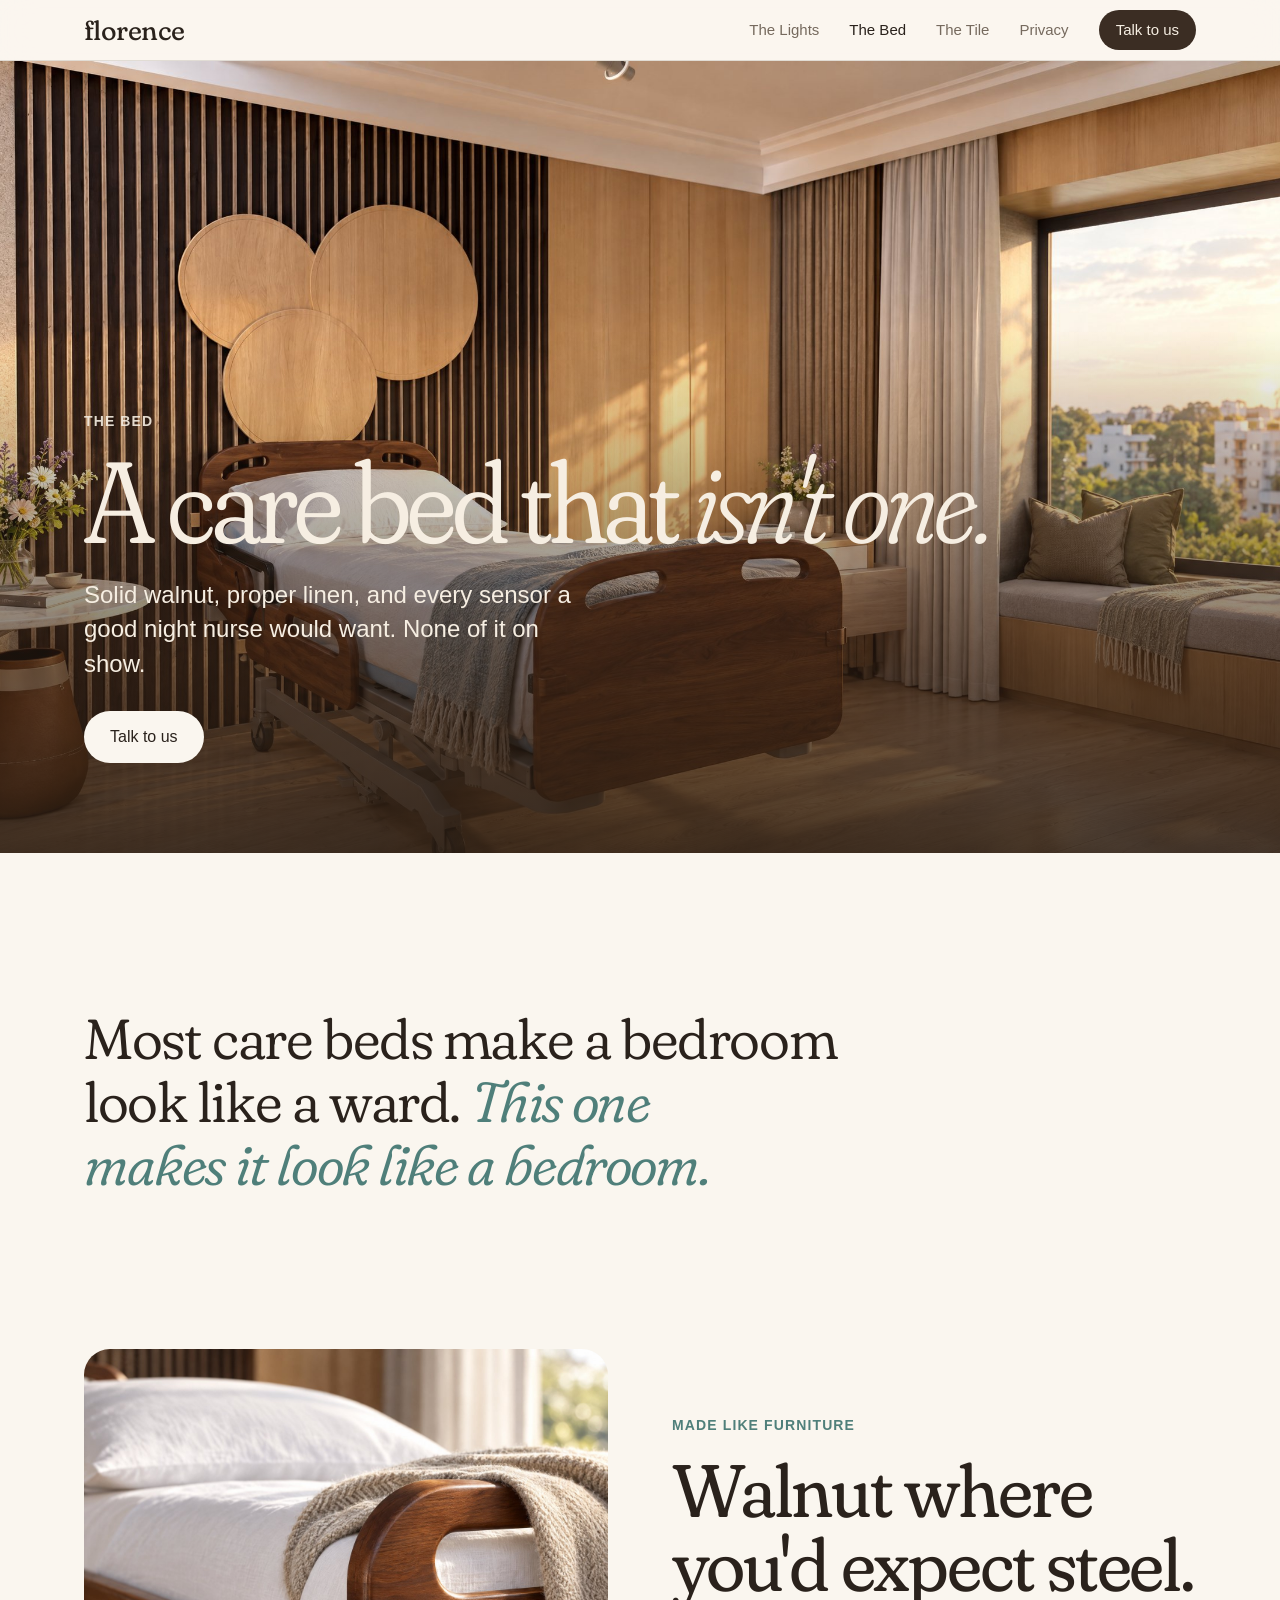
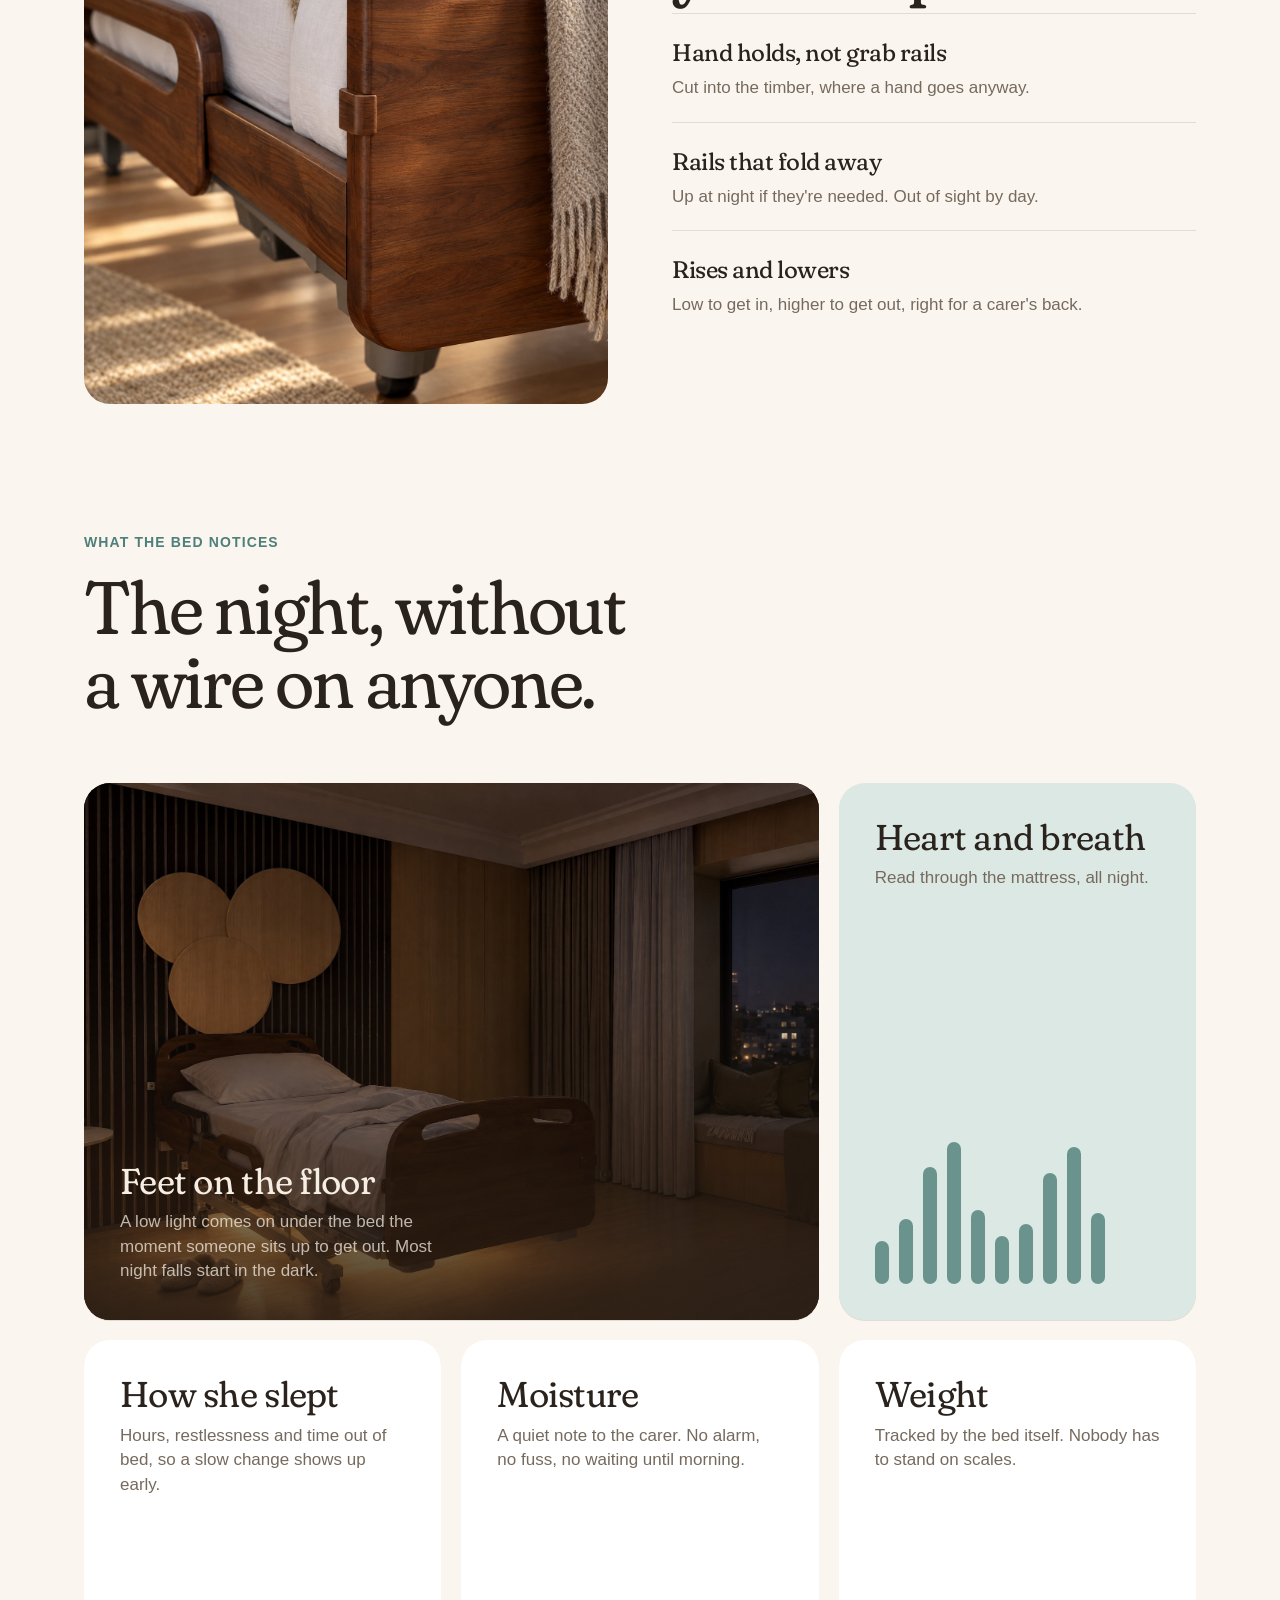
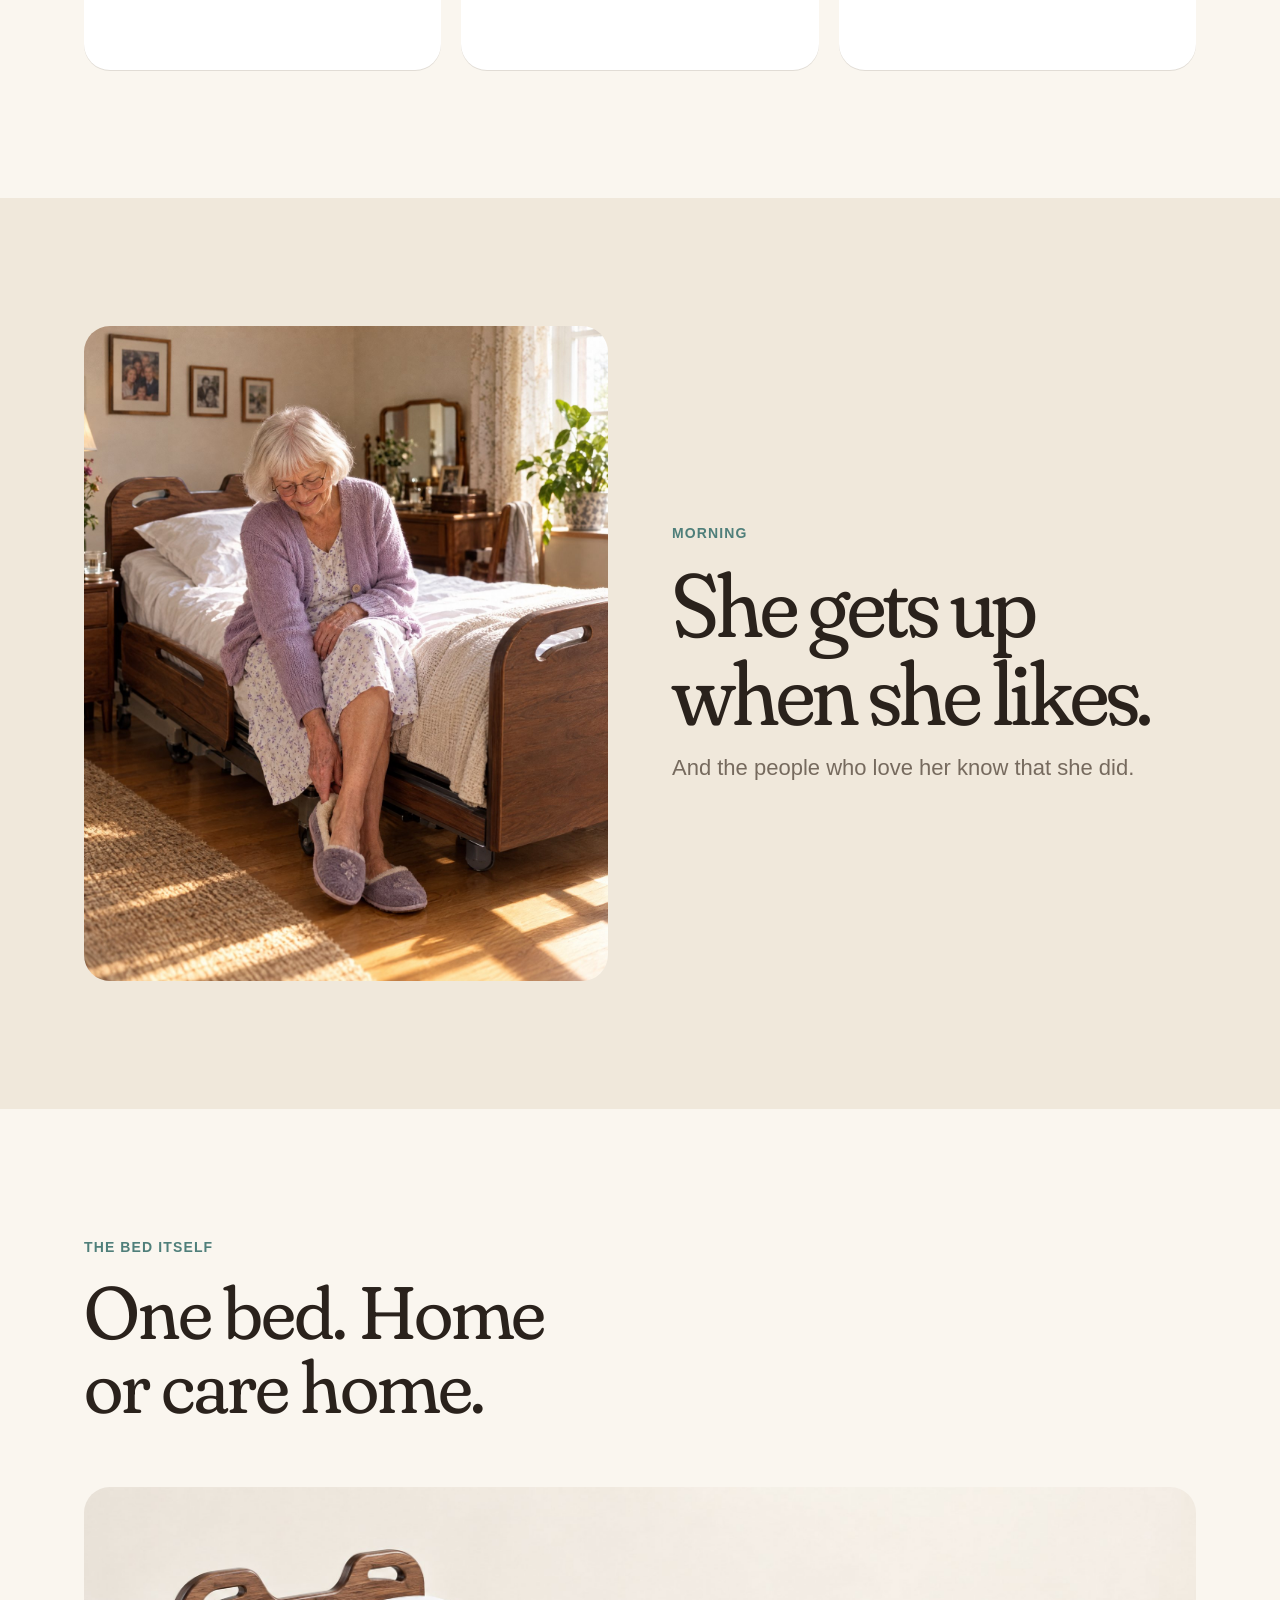
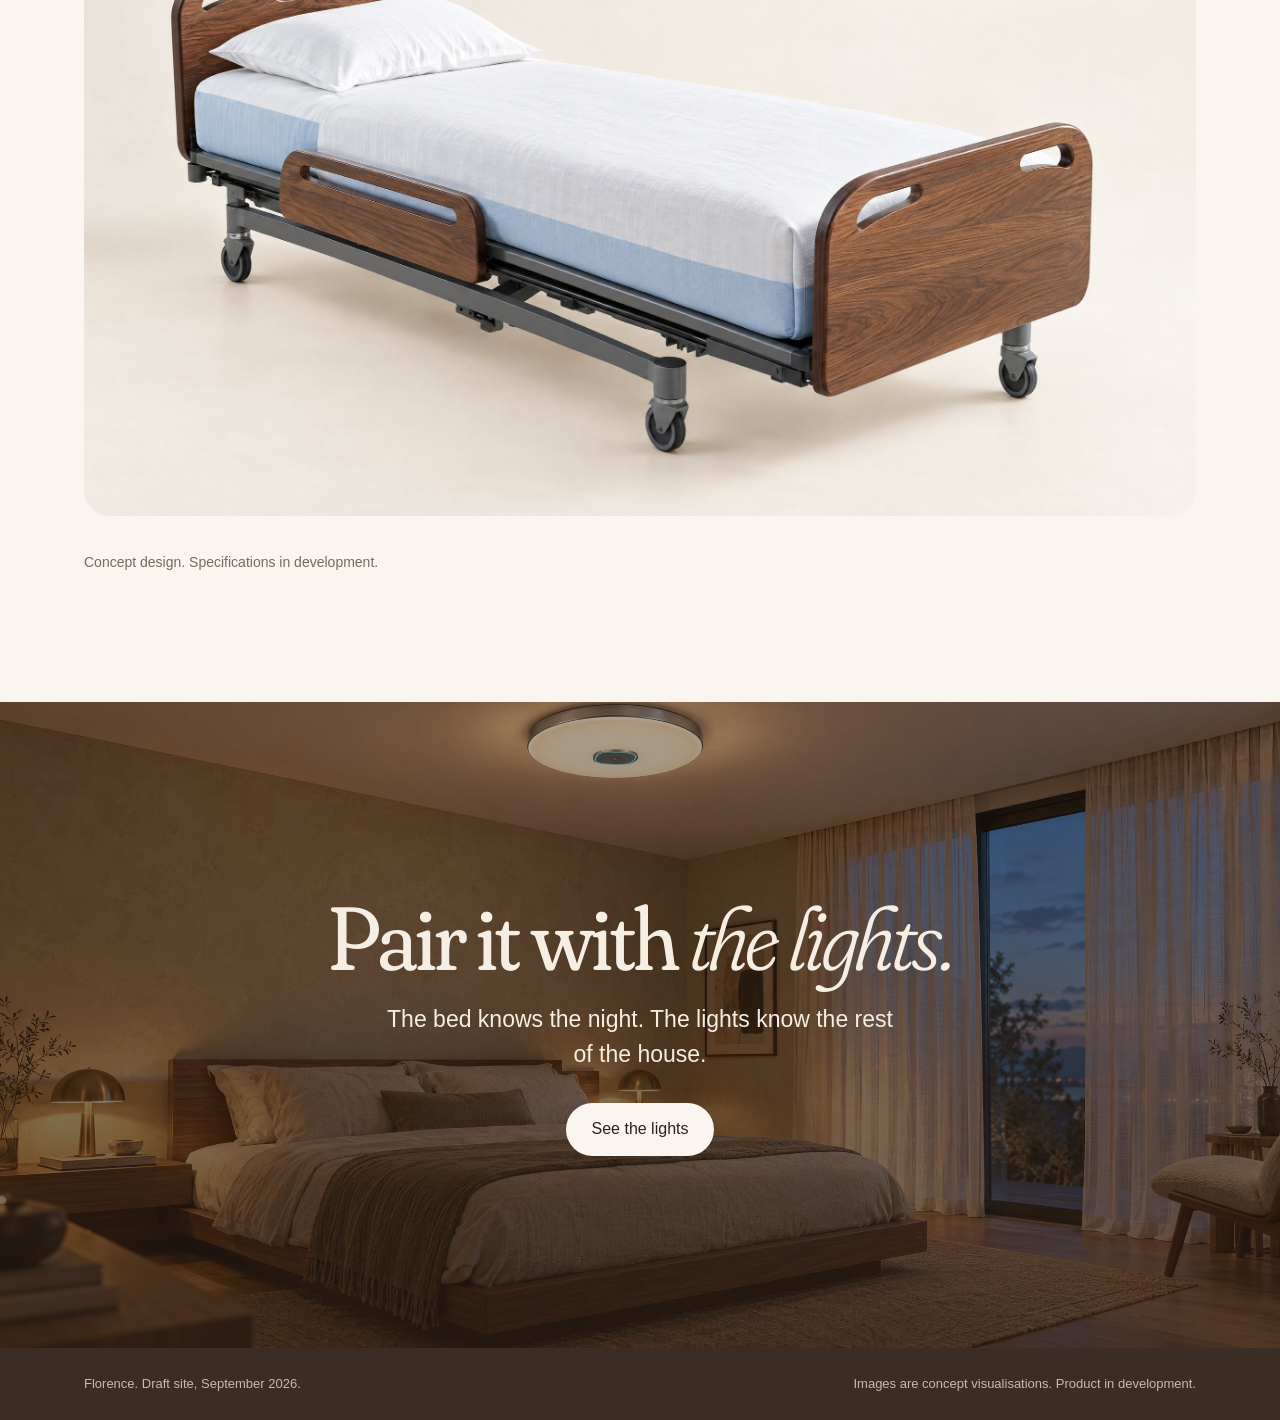
==== bed.html @ bda918b6 "Warm it up: ageing in place, not a gadget. Range mapped to Lights, Bed, Tile Jesse's read was right:" ====
<!doctype html>
<html lang="en">
<head>
<meta charset="utf-8">
<meta name="viewport" content="width=device-width,initial-scale=1,viewport-fit=cover">
<meta name="robots" content="noindex,nofollow">
<title>The Bed · Florence</title>
<meta name="description" content="The Florence bed looks like furniture and notices like a nurse: sleep, heart rate, moisture and nights out of bed, with nothing to wear.">
<link rel="preconnect" href="https://fonts.googleapis.com">
<link rel="preconnect" href="https://fonts.gstatic.com" crossorigin>
<link rel="stylesheet" href="https://fonts.googleapis.com/css2?family=Fraunces:opsz,wght,SOFT@9..144,300..600,100&display=swap">
<link rel="stylesheet" href="site.css">
<script>document.documentElement.classList.add('js')</script>
</head>
<body>
<header class="nav">
  <div class="wrap">
    <a class="word" href="./">florence</a>
    <nav aria-label="Main">
      <a href="lights.html">The Lights</a>
      <a href="bed.html" aria-current="page">The Bed</a>
      <a href="./#tile">The Tile</a>
      <a href="./#privacy">Privacy</a>
      <a class="pill" href="./#talk">Talk to us</a>
    </nav>
  </div>
</header>
<main>

<section class="hero prodhero">
  <img src="img/bed-hero.jpg" alt="The Florence bed with walnut head and foot boards, white linen and a wool throw, in a timber-lined bedroom with round timber wall discs and a window seat in late afternoon sun" width="2400" height="1350" fetchpriority="high">
  <div class="wrap">
    <span class="crumb">The Bed</span>
    <h1>A care bed that <em>isn't one.</em></h1>
    <p class="lede">Solid walnut, proper linen, and every sensor a good night nurse would want. None of it on show.</p>
    <div class="cta"><a class="btn cream" href="./#talk">Talk to us</a></div>
  </div>
</section>

<section class="story">
  <div class="wrap rise"><p>Most care beds make a bedroom look like a ward. <em>This one makes it look like a bedroom.</em></p></div>
</section>

<section class="sec" style="padding-top:0">
  <div class="wrap two">
    <div class="pic port rise"><img src="img/bed-detail.jpg" alt="Close-up of the walnut foot board with its rounded corner and cut-out hand hold, white linen and a wool throw" loading="lazy" width="1400" height="1750"></div>
    <div class="rise">
      <div class="head" style="margin-bottom:12px"><span class="eyebrow">Made like furniture</span><h2>Walnut where you'd expect steel.</h2></div>
      <div class="list">
        <div><b>Hand holds, not grab rails</b><span>Cut into the timber, where a hand goes anyway.</span></div>
        <div><b>Rails that fold away</b><span>Up at night if they're needed. Out of sight by day.</span></div>
        <div><b>Rises and lowers</b><span>Low to get in, higher to get out, right for a carer's back.</span></div>
      </div>
    </div>
  </div>
</section>

<section class="sec" style="padding-top:0">
  <div class="wrap">
    <div class="head rise"><span class="eyebrow">What the bed notices</span><h2>The night, without a wire on anyone.</h2></div>
    <div class="bento">
      <article class="card photo c4 tallc rise">
        <img src="img/bed-night.jpg" alt="The bedroom at 2am: covers turned back and a soft warm glow under the bed lighting the floor and a pair of slippers" loading="lazy" width="2400" height="1350">
        <div class="txt"><h3>Feet on the floor</h3><p>A low light comes on under the bed the moment someone sits up to get out. Most night falls start in the dark.</p></div>
      </article>
      <article class="card tint c2 rise"><div class="txt"><h3>Heart and breath</h3><p>Read through the mattress, all night.</p>
        <div class="pulse foot" aria-hidden="true"><i style="--h:30%"></i><i style="--h:46%"></i><i style="--h:82%"></i><i style="--h:100%"></i><i style="--h:52%"></i><i style="--h:34%"></i><i style="--h:42%"></i><i style="--h:78%"></i><i style="--h:96%"></i><i style="--h:50%"></i></div></div></article>
      <article class="card c2 rise"><div class="txt"><h3>How she slept</h3><p>Hours, restlessness and time out of bed, so a slow change shows up early.</p></div></article>
      <article class="card c2 rise"><div class="txt"><h3>Moisture</h3><p>A quiet note to the carer. No alarm, no fuss, no waiting until morning.</p></div></article>
      <article class="card c2 rise"><div class="txt"><h3>Weight</h3><p>Tracked by the bed itself. Nobody has to stand on scales.</p></div></article>
    </div>
  </div>
</section>

<section class="sec priv">
  <div class="wrap two flip">
    <div class="rise"><div class="head" style="margin-bottom:0"><span class="eyebrow">Morning</span><h2>She gets up when she likes.</h2><p>And the people who love her know that she did.</p></div></div>
    <div class="pic port rise"><img src="img/bed-morning.jpg" alt="A woman in her eighties in a lilac cardigan sits on the edge of her walnut bed in the morning sun, putting on her slippers and smiling" loading="lazy" width="1400" height="1750"></div>
  </div>
</section>

<section class="sec">
  <div class="wrap">
    <div class="head rise"><span class="eyebrow">The bed itself</span><h2>One bed. Home or care home.</h2></div>
    <div class="full rise"><img src="img/bed-studio.jpg" alt="The Florence bed on a cream studio background: walnut head and foot boards with cut-out hand holds, a fold-down side rail, white linen and a slim adjustable base on castors" loading="lazy" width="2400" height="1350"></div>
    <p class="fine">Concept design. Specifications in development.</p>
  </div>
</section>

<section class="close" id="talk">
  <img src="img/ceilinglight.jpg" alt="A calm bedroom at dusk under a warm round ceiling light" loading="lazy">
  <div class="wrap rise"><h2>Pair it with <em>the lights.</em></h2><p>The bed knows the night. The lights know the rest of the house.</p><div class="cta"><a class="btn cream" href="lights.html">See the lights</a></div></div>
</section>

</main>
<footer>
  <div class="wrap"><span>Florence. Draft site, September 2026.</span><span>Images are concept visualisations. Product in development.</span></div>
</footer>
<script src="site.js"></script>
</body>
</html>
---- site.css ----
:root{
  --cream:#FAF6EF;--linen:#F0E8DB;--oat:#E4D8C6;--ink:#2A221C;--ink-2:#766A5E;
  --walnut:#3B2D23;--walnut-2:#4A3A2E;--on-dark:#F6EEE2;--on-dark-2:rgba(246,238,226,.74);
  --sage:#4F7F7A;--sage-soft:#DCE8E4;--rose:#C9776B;
  --hair:rgba(42,34,28,.12);
  --serif:"Fraunces",Georgia,"Times New Roman",serif;
  --sans:-apple-system,BlinkMacSystemFont,"SF Pro Text","Helvetica Neue",Helvetica,Arial,sans-serif;
  --gutter:clamp(20px,5vw,72px);--max:1240px;
  color-scheme:light;
}
*{box-sizing:border-box}
html{scroll-behavior:smooth;-webkit-text-size-adjust:100%}
body{margin:0;background:var(--cream);color:var(--ink);font-family:var(--sans);font-size:19px;line-height:1.55;-webkit-font-smoothing:antialiased}
img{display:block;max-width:100%;height:auto}
a{color:inherit}
p{margin:0}
.wrap{max-width:var(--max);margin-inline:auto;padding-inline:var(--gutter)}
h1,h2,h3{margin:0;font-family:var(--serif);font-weight:380;font-variation-settings:"SOFT" 100;letter-spacing:-.02em;text-wrap:balance}
.eyebrow{font-size:14px;font-weight:600;letter-spacing:.08em;text-transform:uppercase;color:var(--sage)}

.nav{position:sticky;top:0;z-index:20;background:rgba(250,246,239,.82);-webkit-backdrop-filter:saturate(150%) blur(16px);backdrop-filter:saturate(150%) blur(16px);border-bottom:1px solid var(--hair)}
.nav .wrap{display:flex;align-items:center;justify-content:space-between;gap:16px;min-height:60px}
.word{font-family:var(--serif);font-size:27px;font-weight:420;font-variation-settings:"SOFT" 100;letter-spacing:-.02em;text-decoration:none;line-height:1}
.nav nav{display:flex;align-items:center;gap:clamp(14px,2.4vw,30px);font-size:15px}
.nav nav a{text-decoration:none;color:var(--ink-2)}
.nav nav a:hover,.nav nav a[aria-current]{color:var(--ink)}
.nav nav a.pill{color:var(--on-dark);background:var(--walnut);padding:8px 17px;border-radius:999px;font-weight:500}
.nav nav a.pill:hover{background:var(--ink)}
@media (max-width:760px){.nav nav a:not(.pill){display:none}}

.hero{position:relative;isolation:isolate;overflow:hidden;color:var(--on-dark)}
.hero>img{position:absolute;inset:0;width:100%;height:100%;object-fit:cover;object-position:30% 40%;z-index:-2}
.hero::after{content:"";position:absolute;inset:0;z-index:-1;background:linear-gradient(0deg,rgba(42,30,20,.86) 0%,rgba(42,30,20,.42) 38%,rgba(42,30,20,0) 66%)}
.hero .wrap{min-height:clamp(580px,88vh,900px);display:grid;align-content:end;padding-block:clamp(48px,7vw,96px)}
.hero h1{font-size:clamp(54px,9vw,128px);line-height:.95;letter-spacing:-.035em;font-weight:340}
.hero h1 em,.close h2 em{font-style:italic;font-weight:300}
.hero .lede{margin-top:22px;font-size:clamp(19px,2vw,24px);line-height:1.42;max-width:38ch}
.hero.prodhero>img{object-position:50% 55%}
.crumb{font-size:14px;font-weight:600;letter-spacing:.08em;text-transform:uppercase;margin-bottom:14px;opacity:.9}
.cta{margin-top:30px;display:flex;flex-wrap:wrap;gap:12px}
.btn{display:inline-flex;align-items:center;padding:14px 26px;border-radius:999px;font-size:16px;font-weight:500;text-decoration:none;transition:background .2s,border-color .2s}
.btn.cream{background:var(--cream);color:var(--ink)}
.btn.cream:hover{background:#fff}
.btn.line{border:1px solid rgba(246,238,226,.55);color:var(--on-dark)}
.btn.line:hover{border-color:var(--on-dark)}
a:focus-visible{outline:2px solid var(--sage);outline-offset:3px;border-radius:6px}

.story{padding-block:clamp(88px,12vw,168px)}
.story p{font-family:var(--serif);font-variation-settings:"SOFT" 100;font-weight:340;font-size:clamp(30px,4.4vw,58px);line-height:1.12;letter-spacing:-.025em;max-width:22ch;text-wrap:balance}
.story p em{font-style:italic;color:var(--sage)}

.sec{padding-block:clamp(72px,10vw,140px)}
.head{display:grid;gap:16px;margin-bottom:clamp(36px,5vw,64px);max-width:860px}
.head h2{font-size:clamp(40px,5.8vw,78px);line-height:1;letter-spacing:-.03em}
.head p{font-size:clamp(19px,1.8vw,22px);line-height:1.45;color:var(--ink-2);max-width:54ch}

.warm{background:var(--walnut);color:var(--on-dark)}
.warm .eyebrow{color:#A9CFC9}
.warm .head p{color:var(--on-dark-2)}
.fine{margin-top:36px;font-size:14px;color:var(--on-dark-2)}
.sec:not(.warm) .fine{color:var(--ink-2)}

/* range map */
.map{display:grid;grid-template-columns:repeat(3,minmax(0,1fr));gap:20px}
.prod{display:grid;grid-template-rows:auto 1fr;border-radius:26px;overflow:hidden;background:var(--walnut-2);text-decoration:none;transition:transform .35s cubic-bezier(.2,.7,.2,1)}
.prod:hover{transform:translateY(-4px)}
.prod .ph{aspect-ratio:4/3;overflow:hidden}
.prod .ph.light{background:#F8F5F1}
.prod .ph img{width:100%;height:100%;object-fit:cover;transition:transform .8s cubic-bezier(.2,.7,.2,1)}
.prod:hover .ph img{transform:scale(1.04)}
.prod .meta{padding:26px 28px 30px;display:flex;flex-direction:column;gap:8px}
.prod h3{font-size:34px}
.prod p{font-size:17px;color:var(--on-dark-2)}
.go{margin-top:auto;padding-top:16px;font-size:15px;font-weight:600;color:#A9CFC9}
.go::after{content:" \2192"}
@media (max-width:900px){.map{grid-template-columns:1fr}}

/* pieces */
.lead{border-radius:26px;overflow:hidden;margin-bottom:20px}
.lead img{width:100%;aspect-ratio:21/9;object-fit:cover}
.pieces{display:grid;grid-template-columns:repeat(3,minmax(0,1fr));gap:20px 20px}
.piece{display:grid;gap:14px;align-content:start}
.piece .ph{border-radius:22px;overflow:hidden;aspect-ratio:4/5;background:var(--oat)}
.piece .ph img{width:100%;height:100%;object-fit:cover}
.piece.wide{grid-column:span 2}
.piece.wide .ph{aspect-ratio:auto;height:100%;min-height:320px}
.piece h3{font-size:28px}
.piece p{font-size:17px;color:var(--ink-2);max-width:36ch}
.warm .piece p{color:var(--on-dark-2)}
@media (max-width:900px){.pieces{grid-template-columns:1fr 1fr}.piece.wide{grid-column:span 2}}
@media (max-width:560px){.pieces{grid-template-columns:1fr}.piece.wide{grid-column:auto}.lead img{aspect-ratio:4/3}}

/* bento */
.bento{display:grid;grid-template-columns:repeat(6,minmax(0,1fr));gap:20px}
.card{border-radius:26px;overflow:hidden;background:#fff;display:grid;position:relative;min-height:330px;box-shadow:0 1px 0 var(--hair)}
.card .txt{padding:clamp(24px,3vw,36px);display:flex;flex-direction:column;gap:10px;position:relative;z-index:1;min-height:100%}
.card .txt .foot{margin-top:auto;padding-top:24px}
.card h3{font-size:clamp(27px,2.8vw,36px);line-height:1.05}
.card p{font-size:17px;line-height:1.45;color:var(--ink-2);max-width:34ch}
.card.photo{color:var(--on-dark);background:var(--walnut)}
.card.photo img{position:absolute;inset:0;width:100%;height:100%;object-fit:cover}
.card.photo::after{content:"";position:absolute;inset:0;background:linear-gradient(0deg,rgba(42,30,20,.86) 0%,rgba(42,30,20,.3) 45%,rgba(42,30,20,0) 70%)}
.card.photo .txt{align-self:end;min-height:0}
.card.photo p{color:var(--on-dark-2)}
.card.tint{background:var(--sage-soft)}
.c3{grid-column:span 3}.c2{grid-column:span 2}.c4{grid-column:span 4}
.tallc{min-height:clamp(440px,42vw,580px)}
.big{font-family:var(--serif);font-variation-settings:"SOFT" 100;font-size:clamp(60px,7vw,96px);font-weight:340;letter-spacing:-.04em;line-height:1;color:var(--sage)}
.pulse{display:flex;align-items:flex-end;gap:clamp(5px,.8vw,10px);height:clamp(110px,13vw,170px)}
.pulse i{flex:1;max-width:14px;border-radius:7px;background:var(--sage);opacity:.8;height:var(--h)}
.chips{display:flex;flex-wrap:wrap;gap:8px}
.chips span{font-size:14px;padding:7px 14px;border-radius:999px;background:var(--linen);color:var(--ink)}
@media (max-width:980px){.c2,.c3,.c4{grid-column:span 6}}

.two{display:grid;grid-template-columns:minmax(0,1fr) minmax(0,1fr);gap:clamp(28px,5vw,80px);align-items:center}
.two .pic{border-radius:26px;overflow:hidden}
.two .pic.light{background:#F8F5F1}
.two .pic.port{aspect-ratio:4/5}
.two .pic img{width:100%;height:100%;object-fit:cover}
.two.flip>:first-child{order:2}
@media (max-width:860px){.two{grid-template-columns:1fr}.two.flip>:first-child{order:0}}
.notes{display:grid;gap:12px;margin-top:32px;max-width:430px}
.note{background:#fff;border-radius:20px;padding:16px 18px;display:grid;grid-template-columns:40px 1fr;gap:4px 14px;box-shadow:0 1px 0 var(--hair),0 18px 40px -24px rgba(42,34,28,.4)}
.note .app{grid-row:span 2;width:40px;height:40px;border-radius:12px;background:var(--walnut);display:grid;place-items:center;font-family:var(--serif);font-size:22px;color:var(--on-dark);line-height:1;padding-bottom:3px}
.note b{font-size:15px;font-weight:600;display:flex;justify-content:space-between;gap:12px}
.note b time{font-weight:400;color:var(--ink-2)}
.note span{font-size:15px;line-height:1.38}
.note.alert .app{background:var(--rose)}

.priv{background:var(--linen)}
.priv h2{font-size:clamp(44px,7vw,100px);line-height:.98;letter-spacing:-.035em;max-width:13ch}
.priv h2 em{font-style:italic;color:var(--ink-2)}
.three{margin-top:clamp(40px,6vw,80px);display:grid;grid-template-columns:repeat(3,minmax(0,1fr));gap:clamp(20px,3vw,48px);border-top:1px solid var(--hair);padding-top:32px}
.three b{display:block;font-family:var(--serif);font-variation-settings:"SOFT" 100;font-weight:400;font-size:26px;letter-spacing:-.02em;margin-bottom:6px}
.three span{font-size:17px;color:var(--ink-2)}
@media (max-width:860px){.three{grid-template-columns:1fr}}

.list div{padding-block:20px;border-top:1px solid var(--hair);display:grid;gap:4px}
.list b{font-family:var(--serif);font-variation-settings:"SOFT" 100;font-weight:400;font-size:24px;letter-spacing:-.02em}
.list span{font-size:17px;color:var(--ink-2)}

.full{border-radius:26px;overflow:hidden}
.full img{width:100%}

.close{position:relative;isolation:isolate;overflow:hidden;color:var(--on-dark);text-align:center}
.close>img{position:absolute;inset:0;width:100%;height:100%;object-fit:cover;z-index:-2}
.close>img{object-position:50% 30%}
.close::after{content:"";position:absolute;inset:0;z-index:-1;background:linear-gradient(0deg,rgba(42,30,20,.72),rgba(42,30,20,.38))}
.close .wrap{padding-block:clamp(110px,15vw,210px)}
.close h2{font-size:clamp(46px,7vw,100px);line-height:.98;letter-spacing:-.035em}
.close p{margin:20px auto 0;font-size:clamp(19px,1.8vw,23px);max-width:40ch}
.close .cta{justify-content:center}
footer{background:var(--walnut);color:var(--on-dark-2);font-size:13px;padding-block:26px}
footer .wrap{display:flex;justify-content:space-between;gap:10px 32px;flex-wrap:wrap}

.js .rise{opacity:0;transform:translateY(24px);transition:opacity .9s cubic-bezier(.2,.7,.2,1),transform .9s cubic-bezier(.2,.7,.2,1)}
.js .rise.in{opacity:1;transform:none}
@media (prefers-reduced-motion:reduce){.js .rise{opacity:1;transform:none;transition:none}html{scroll-behavior:auto}}
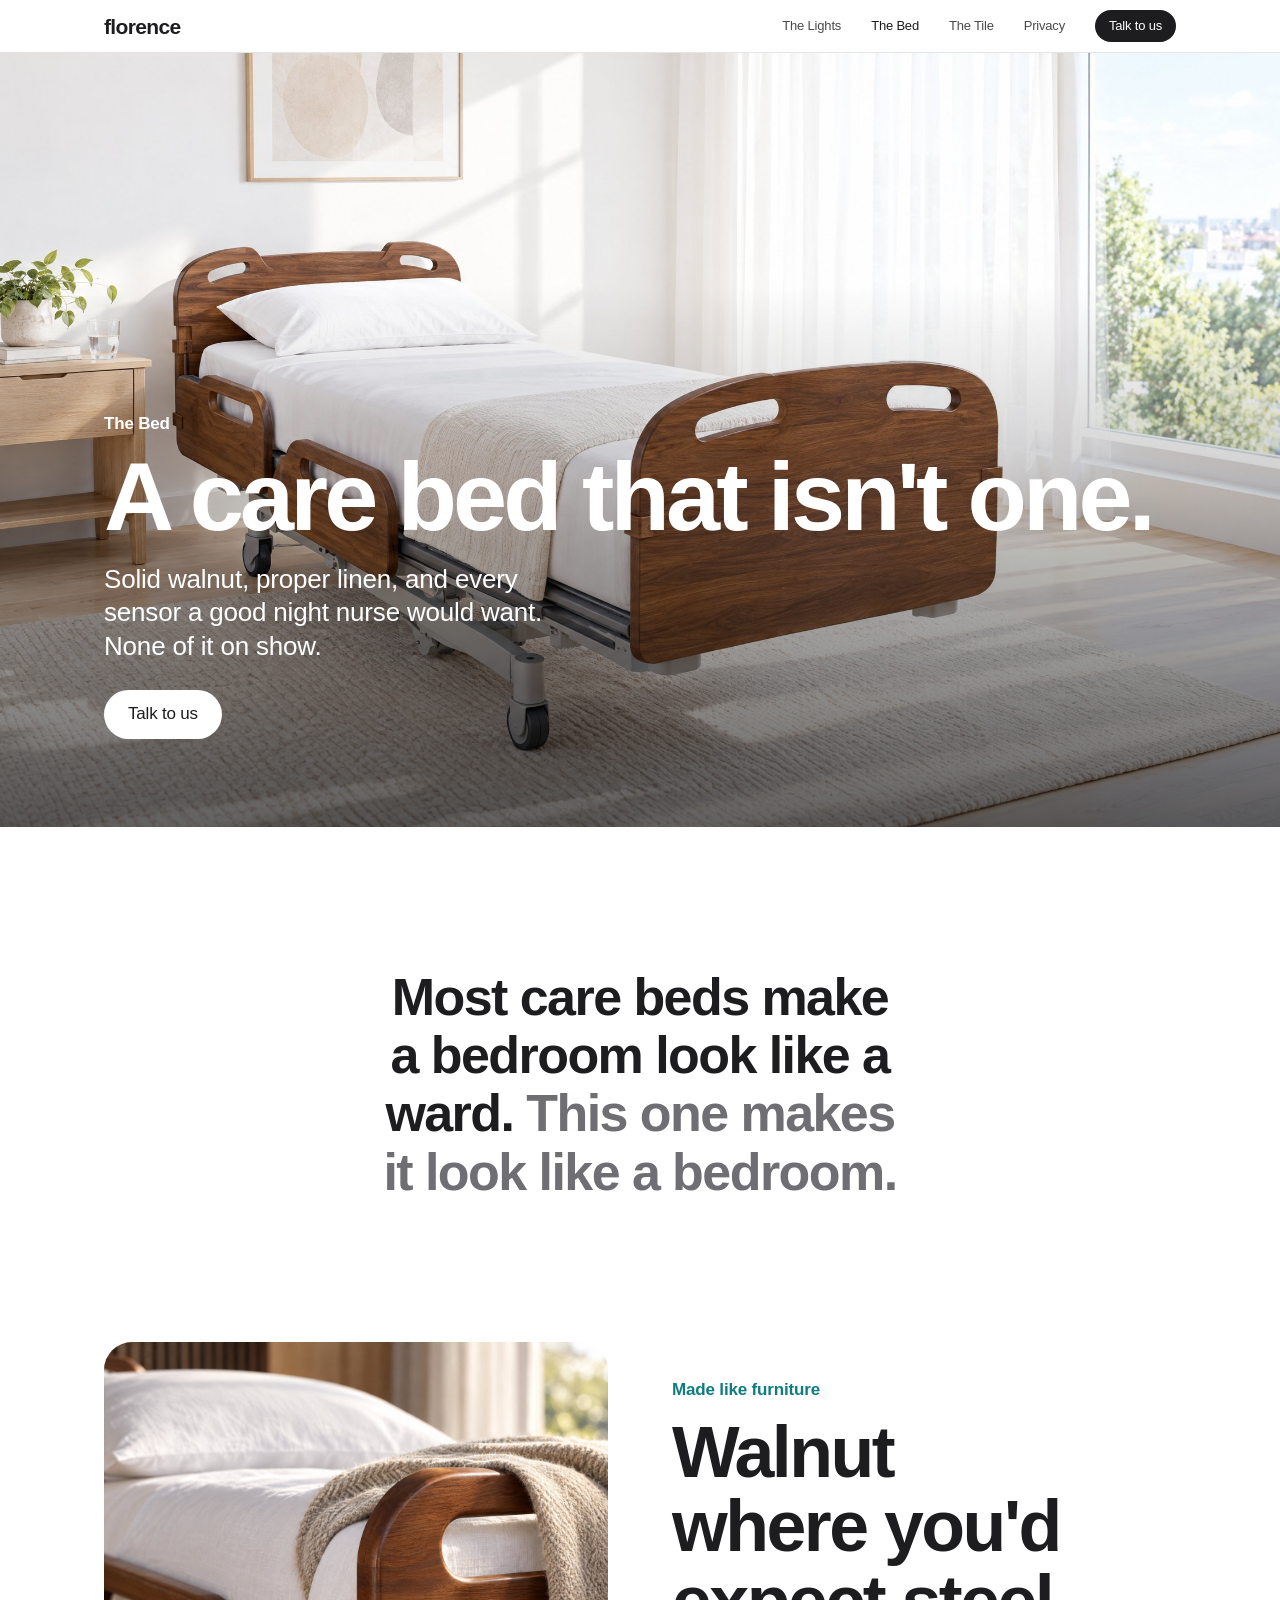
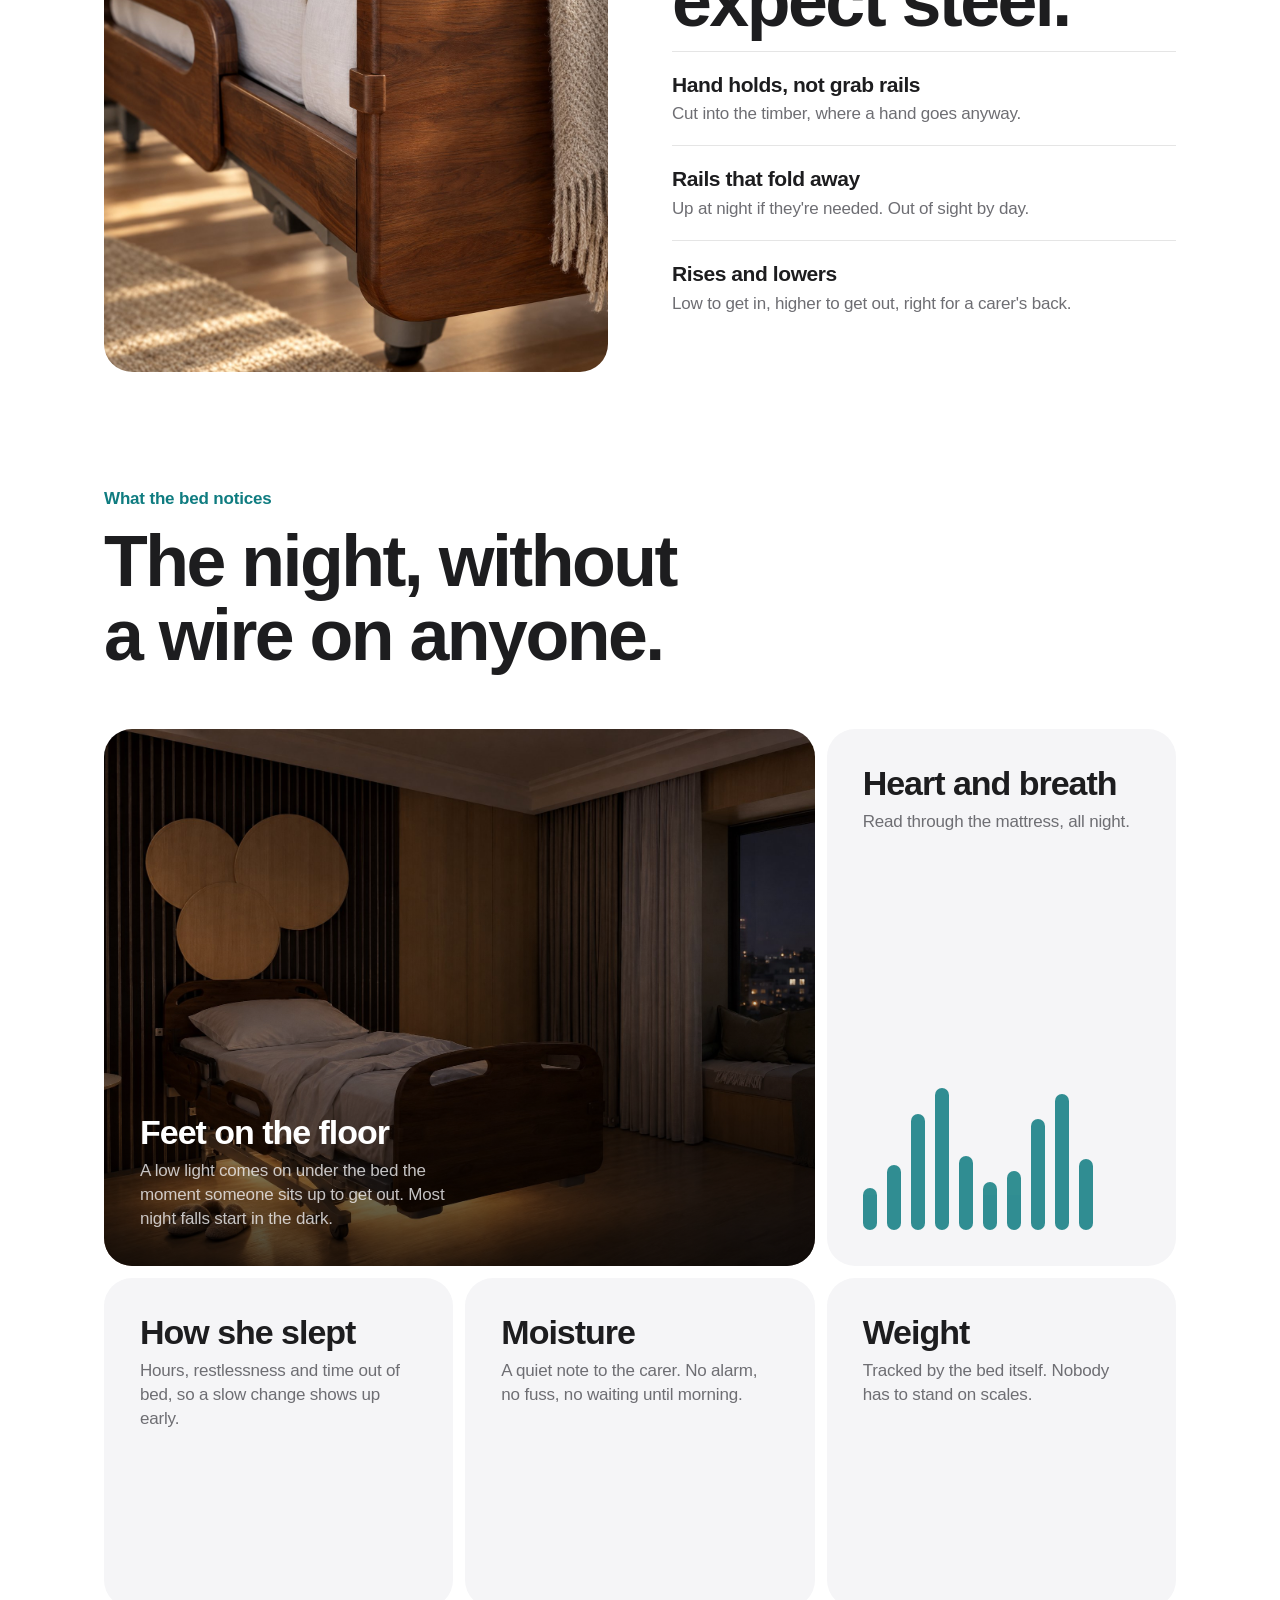
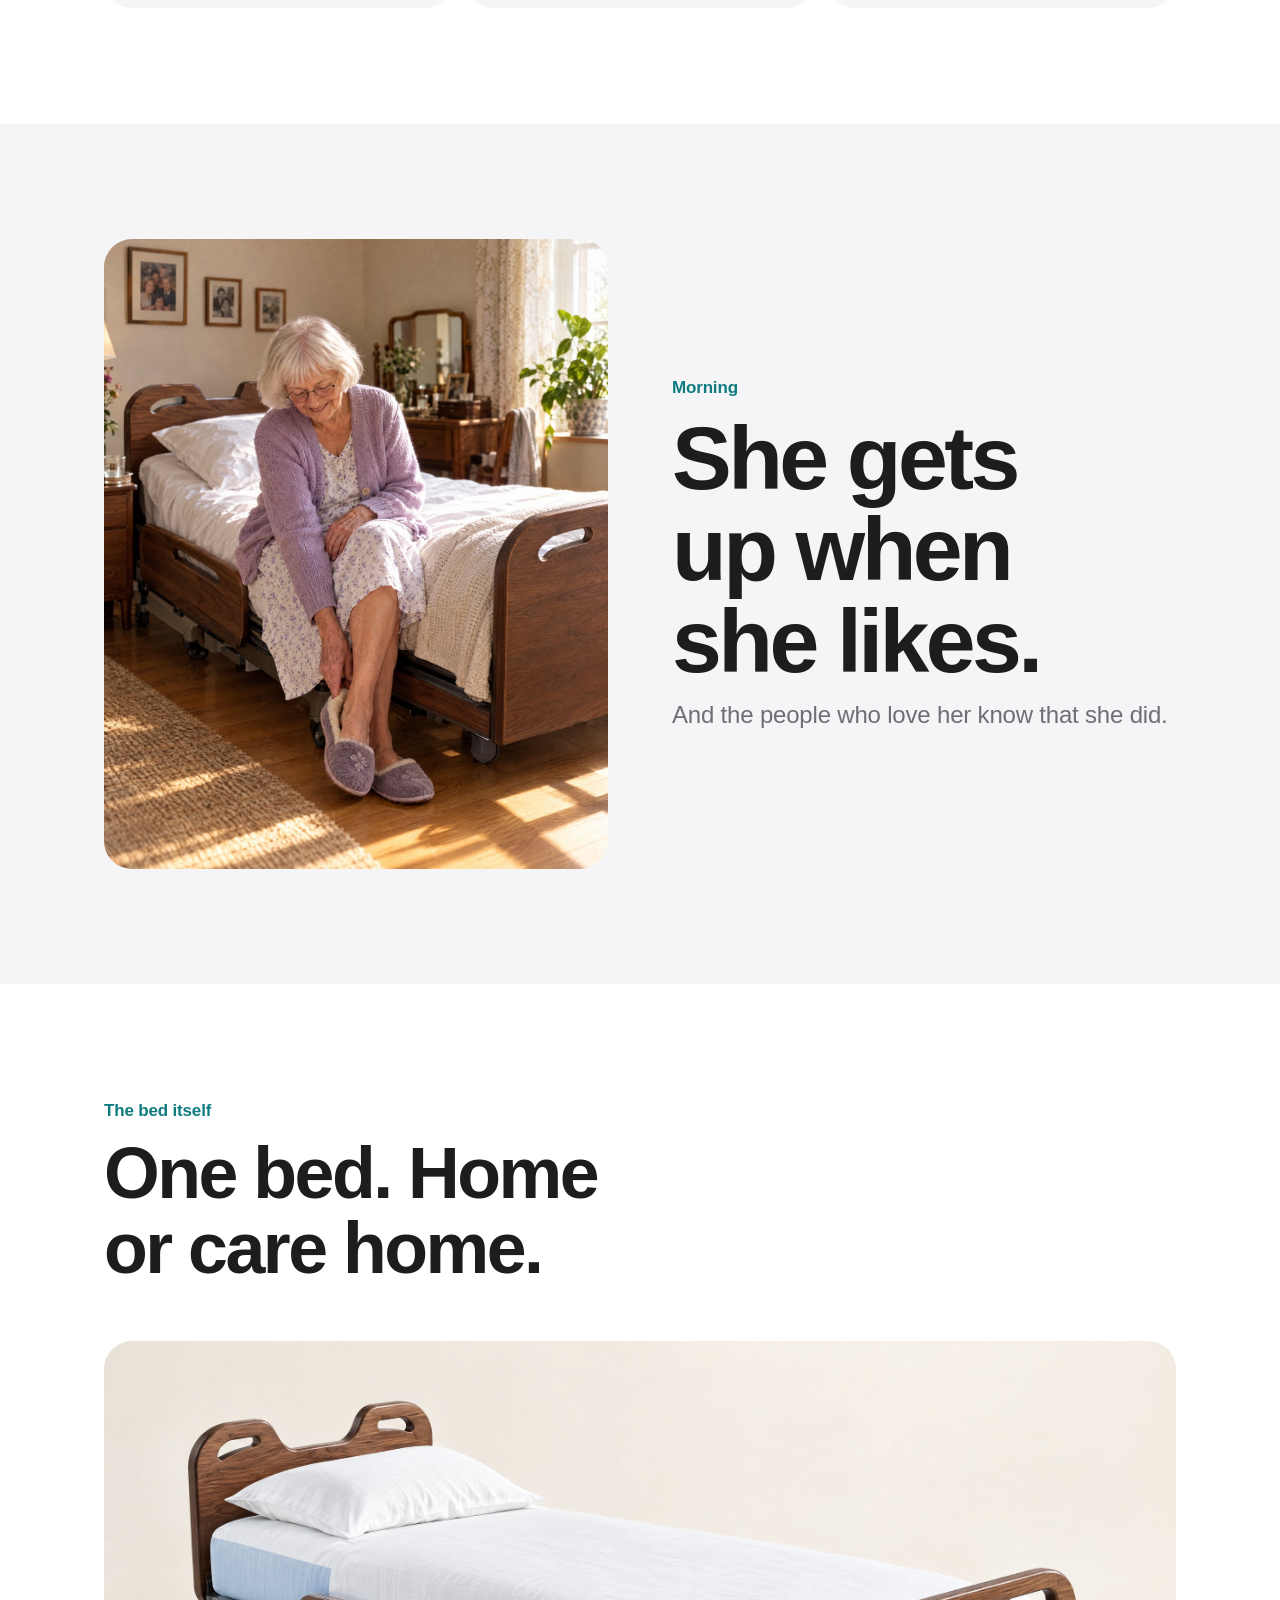
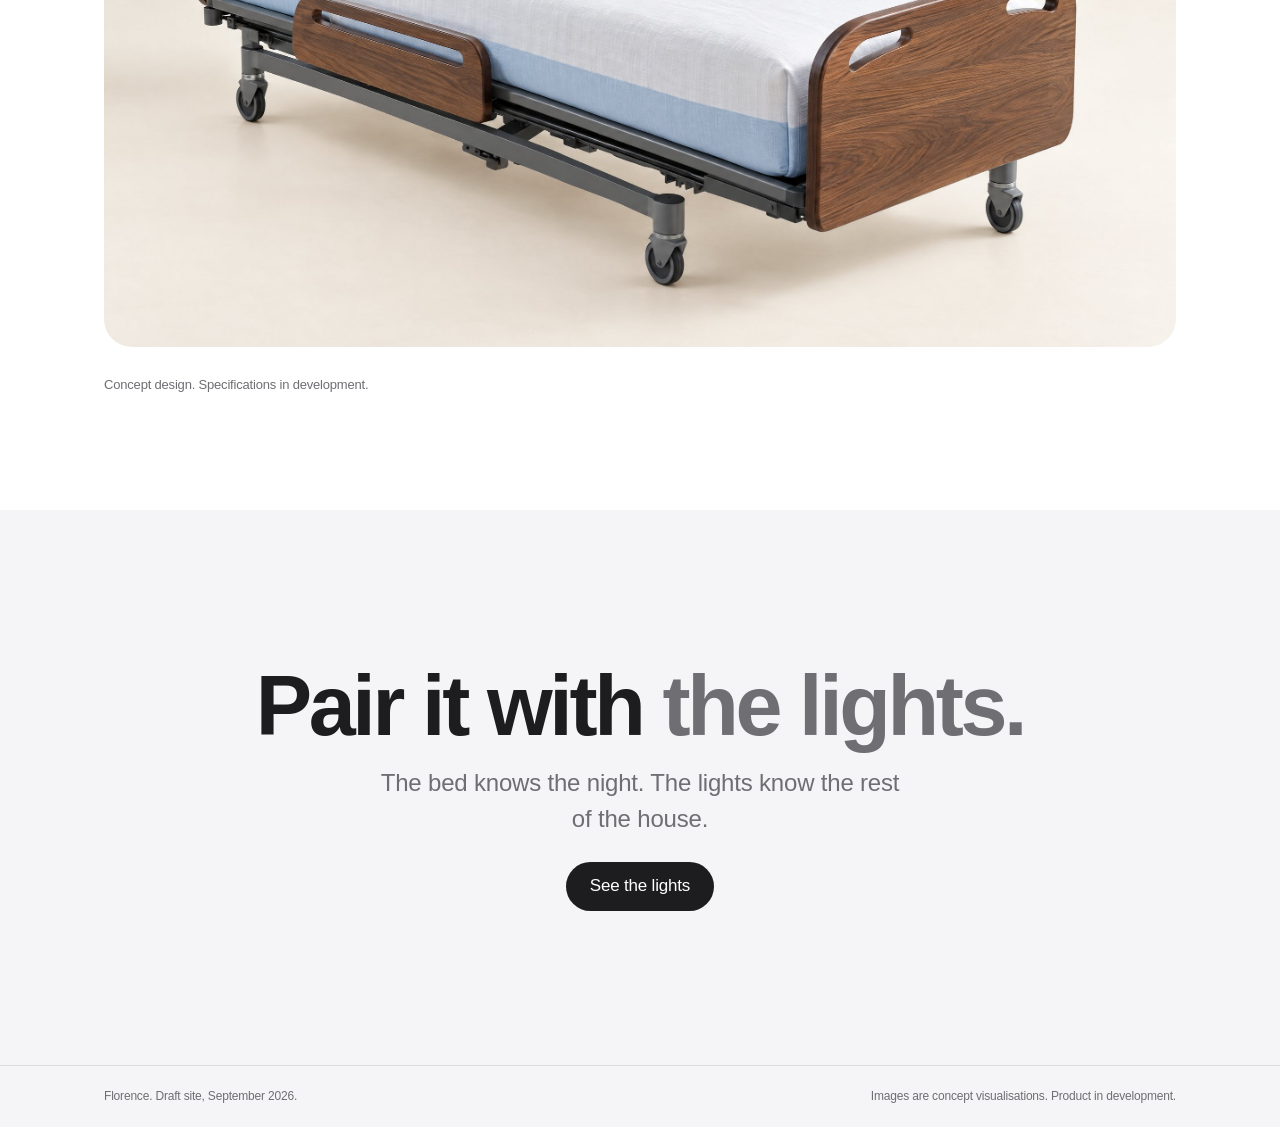
==== commit 10ed1284: "Apple, the light way: white and pale grey, centred type, products shot bright Jesse's reference is A" ====
--- a/bed.html
+++ b/bed.html
@@ -6,9 +6,6 @@
 <meta name="robots" content="noindex,nofollow">
 <title>The Bed · Florence</title>
 <meta name="description" content="The Florence bed looks like furniture and notices like a nurse: sleep, heart rate, moisture and nights out of bed, with nothing to wear.">
-<link rel="preconnect" href="https://fonts.googleapis.com">
-<link rel="preconnect" href="https://fonts.gstatic.com" crossorigin>
-<link rel="stylesheet" href="https://fonts.googleapis.com/css2?family=Fraunces:opsz,wght,SOFT@9..144,300..600,100&display=swap">
 <link rel="stylesheet" href="site.css">
 <script>document.documentElement.classList.add('js')</script>
 </head>
@@ -28,7 +25,7 @@
 <main>
 
 <section class="hero prodhero">
-  <img src="img/bed-hero.jpg" alt="The Florence bed with walnut head and foot boards, white linen and a wool throw, in a timber-lined bedroom with round timber wall discs and a window seat in late afternoon sun" width="2400" height="1350" fetchpriority="high">
+  <img src="img/bed-bright.jpg" alt="The Florence bed with walnut head and foot boards, white linen and a wool throw, in a timber-lined bedroom with round timber wall discs and a window seat in late afternoon sun" width="2400" height="1350" fetchpriority="high">
   <div class="wrap">
     <span class="crumb">The Bed</span>
     <h1>A care bed that <em>isn't one.</em></h1>
--- a/site.css
+++ b/site.css
@@ -1,157 +1,163 @@
 :root{
-  --cream:#FAF6EF;--linen:#F0E8DB;--oat:#E4D8C6;--ink:#2A221C;--ink-2:#766A5E;
-  --walnut:#3B2D23;--walnut-2:#4A3A2E;--on-dark:#F6EEE2;--on-dark-2:rgba(246,238,226,.74);
-  --sage:#4F7F7A;--sage-soft:#DCE8E4;--rose:#C9776B;
-  --hair:rgba(42,34,28,.12);
-  --serif:"Fraunces",Georgia,"Times New Roman",serif;
-  --sans:-apple-system,BlinkMacSystemFont,"SF Pro Text","Helvetica Neue",Helvetica,Arial,sans-serif;
-  --gutter:clamp(20px,5vw,72px);--max:1240px;
+  --white:#FFFFFF;--grey:#F5F5F7;--grey-2:#E8E8ED;--ink:#1D1D1F;--ink-2:#6E6E73;
+  --on-dark:#F5F5F7;--on-dark-2:rgba(245,245,247,.78);
+  --teal:#0F7C80;--teal-soft:#E3F3F3;--rose:#D4685C;
+  --hair:rgba(0,0,0,.1);
+  --sans:-apple-system,BlinkMacSystemFont,"SF Pro Display","SF Pro Text","Helvetica Neue",Helvetica,Arial,sans-serif;
+  --gutter:clamp(20px,5vw,72px);--max:1200px;
   color-scheme:light;
 }
 *{box-sizing:border-box}
 html{scroll-behavior:smooth;-webkit-text-size-adjust:100%}
-body{margin:0;background:var(--cream);color:var(--ink);font-family:var(--sans);font-size:19px;line-height:1.55;-webkit-font-smoothing:antialiased}
+body{margin:0;background:var(--white);color:var(--ink);font-family:var(--sans);font-size:19px;line-height:1.47;letter-spacing:-.01em;-webkit-font-smoothing:antialiased}
 img{display:block;max-width:100%;height:auto}
 a{color:inherit}
 p{margin:0}
 .wrap{max-width:var(--max);margin-inline:auto;padding-inline:var(--gutter)}
-h1,h2,h3{margin:0;font-family:var(--serif);font-weight:380;font-variation-settings:"SOFT" 100;letter-spacing:-.02em;text-wrap:balance}
-.eyebrow{font-size:14px;font-weight:600;letter-spacing:.08em;text-transform:uppercase;color:var(--sage)}
+h1,h2,h3{margin:0;font-weight:600;letter-spacing:-.025em;text-wrap:balance}
+em{font-style:normal}
+.eyebrow{font-size:17px;font-weight:600;color:var(--teal);letter-spacing:-.01em}
 
-.nav{position:sticky;top:0;z-index:20;background:rgba(250,246,239,.82);-webkit-backdrop-filter:saturate(150%) blur(16px);backdrop-filter:saturate(150%) blur(16px);border-bottom:1px solid var(--hair)}
-.nav .wrap{display:flex;align-items:center;justify-content:space-between;gap:16px;min-height:60px}
-.word{font-family:var(--serif);font-size:27px;font-weight:420;font-variation-settings:"SOFT" 100;letter-spacing:-.02em;text-decoration:none;line-height:1}
-.nav nav{display:flex;align-items:center;gap:clamp(14px,2.4vw,30px);font-size:15px}
-.nav nav a{text-decoration:none;color:var(--ink-2)}
-.nav nav a:hover,.nav nav a[aria-current]{color:var(--ink)}
-.nav nav a.pill{color:var(--on-dark);background:var(--walnut);padding:8px 17px;border-radius:999px;font-weight:500}
-.nav nav a.pill:hover{background:var(--ink)}
+.nav{position:sticky;top:0;z-index:20;background:rgba(255,255,255,.8);-webkit-backdrop-filter:saturate(180%) blur(20px);backdrop-filter:saturate(180%) blur(20px);border-bottom:1px solid var(--hair)}
+.nav .wrap{display:flex;align-items:center;justify-content:space-between;gap:16px;min-height:52px}
+.word{font-size:21px;font-weight:600;letter-spacing:-.03em;text-decoration:none;line-height:1}
+.nav nav{display:flex;align-items:center;gap:clamp(14px,2.4vw,30px);font-size:13px}
+.nav nav a{text-decoration:none;color:var(--ink);opacity:.8}
+.nav nav a:hover,.nav nav a[aria-current]{opacity:1}
+.nav nav a.pill{opacity:1;color:#fff;background:var(--ink);padding:6px 14px;border-radius:999px}
 @media (max-width:760px){.nav nav a:not(.pill){display:none}}
 
-.hero{position:relative;isolation:isolate;overflow:hidden;color:var(--on-dark)}
-.hero>img{position:absolute;inset:0;width:100%;height:100%;object-fit:cover;object-position:30% 40%;z-index:-2}
-.hero::after{content:"";position:absolute;inset:0;z-index:-1;background:linear-gradient(0deg,rgba(42,30,20,.86) 0%,rgba(42,30,20,.42) 38%,rgba(42,30,20,0) 66%)}
-.hero .wrap{min-height:clamp(580px,88vh,900px);display:grid;align-content:end;padding-block:clamp(48px,7vw,96px)}
-.hero h1{font-size:clamp(54px,9vw,128px);line-height:.95;letter-spacing:-.035em;font-weight:340}
-.hero h1 em,.close h2 em{font-style:italic;font-weight:300}
-.hero .lede{margin-top:22px;font-size:clamp(19px,2vw,24px);line-height:1.42;max-width:38ch}
-.hero.prodhero>img{object-position:50% 55%}
-.crumb{font-size:14px;font-weight:600;letter-spacing:.08em;text-transform:uppercase;margin-bottom:14px;opacity:.9}
-.cta{margin-top:30px;display:flex;flex-wrap:wrap;gap:12px}
-.btn{display:inline-flex;align-items:center;padding:14px 26px;border-radius:999px;font-size:16px;font-weight:500;text-decoration:none;transition:background .2s,border-color .2s}
-.btn.cream{background:var(--cream);color:var(--ink)}
-.btn.cream:hover{background:#fff}
-.btn.line{border:1px solid rgba(246,238,226,.55);color:var(--on-dark)}
-.btn.line:hover{border-color:var(--on-dark)}
-a:focus-visible{outline:2px solid var(--sage);outline-offset:3px;border-radius:6px}
+.btn{display:inline-flex;align-items:center;padding:12px 24px;border-radius:999px;font-size:17px;text-decoration:none;transition:background .2s,border-color .2s}
+.btn.ink,.btn.cream{background:var(--ink);color:#fff}
+.btn.ink:hover,.btn.cream:hover{background:#000}
+.btn.text{color:var(--teal);padding-inline:6px}
+.btn.text::after{content:"\203A";margin-left:6px;font-size:1.2em;line-height:1}
+.btn.text:hover{text-decoration:underline}
+.btn.line{border:1px solid rgba(255,255,255,.7);color:#fff}
+.cta{margin-top:26px;display:flex;flex-wrap:wrap;gap:10px 14px;align-items:center}
+a:focus-visible{outline:2px solid var(--teal);outline-offset:3px;border-radius:8px}
 
-.story{padding-block:clamp(88px,12vw,168px)}
-.story p{font-family:var(--serif);font-variation-settings:"SOFT" 100;font-weight:340;font-size:clamp(30px,4.4vw,58px);line-height:1.12;letter-spacing:-.025em;max-width:22ch;text-wrap:balance}
-.story p em{font-style:italic;color:var(--sage)}
+/* home hero: text then product */
+.top{text-align:center;padding-top:clamp(56px,8vw,104px);background:var(--grey);overflow:hidden}
+.top h1{font-size:clamp(48px,8vw,104px);line-height:1.02;letter-spacing:-.04em}
+.top .lede{margin:18px auto 0;font-size:clamp(21px,2.3vw,28px);line-height:1.25;max-width:26ch;color:var(--ink)}
+.top .cta{justify-content:center}
+.top img{width:100%;max-width:1400px;margin:clamp(8px,2vw,24px) auto 0}
 
-.sec{padding-block:clamp(72px,10vw,140px)}
-.head{display:grid;gap:16px;margin-bottom:clamp(36px,5vw,64px);max-width:860px}
-.head h2{font-size:clamp(40px,5.8vw,78px);line-height:1;letter-spacing:-.03em}
-.head p{font-size:clamp(19px,1.8vw,22px);line-height:1.45;color:var(--ink-2);max-width:54ch}
+/* photo hero for product pages */
+.hero{position:relative;isolation:isolate;overflow:hidden;color:#fff}
+.hero>img{position:absolute;inset:0;width:100%;height:100%;object-fit:cover;object-position:50% 55%;z-index:-2}
+.hero::after{content:"";position:absolute;inset:0;z-index:-1;background:linear-gradient(0deg,rgba(0,0,0,.62) 0%,rgba(0,0,0,.18) 45%,rgba(0,0,0,0) 70%)}
+.hero .wrap{min-height:clamp(560px,86vh,880px);display:grid;align-content:end;padding-block:clamp(48px,7vw,88px)}
+.hero h1{font-size:clamp(48px,7.6vw,100px);line-height:1.02;letter-spacing:-.04em}
+.hero .lede{margin-top:16px;font-size:clamp(21px,2.2vw,26px);line-height:1.3;max-width:34ch}
+.hero .btn.cream{background:#fff;color:var(--ink)}
+.crumb{font-size:17px;font-weight:600;margin-bottom:10px}
 
-.warm{background:var(--walnut);color:var(--on-dark)}
-.warm .eyebrow{color:#A9CFC9}
-.warm .head p{color:var(--on-dark-2)}
-.fine{margin-top:36px;font-size:14px;color:var(--on-dark-2)}
-.sec:not(.warm) .fine{color:var(--ink-2)}
+.story{padding-block:clamp(80px,11vw,150px);text-align:center}
+.story p{font-size:clamp(28px,4.2vw,52px);line-height:1.12;letter-spacing:-.03em;font-weight:600;max-width:20ch;margin-inline:auto;text-wrap:balance}
+.story p em{color:var(--ink-2)}
 
-/* range map */
-.map{display:grid;grid-template-columns:repeat(3,minmax(0,1fr));gap:20px}
-.prod{display:grid;grid-template-rows:auto 1fr;border-radius:26px;overflow:hidden;background:var(--walnut-2);text-decoration:none;transition:transform .35s cubic-bezier(.2,.7,.2,1)}
-.prod:hover{transform:translateY(-4px)}
-.prod .ph{aspect-ratio:4/3;overflow:hidden}
-.prod .ph.light{background:#F8F5F1}
-.prod .ph img{width:100%;height:100%;object-fit:cover;transition:transform .8s cubic-bezier(.2,.7,.2,1)}
-.prod:hover .ph img{transform:scale(1.04)}
-.prod .meta{padding:26px 28px 30px;display:flex;flex-direction:column;gap:8px}
-.prod h3{font-size:34px}
-.prod p{font-size:17px;color:var(--on-dark-2)}
-.go{margin-top:auto;padding-top:16px;font-size:15px;font-weight:600;color:#A9CFC9}
-.go::after{content:" \2192"}
-@media (max-width:900px){.map{grid-template-columns:1fr}}
+.sec{padding-block:clamp(64px,9vw,120px)}
+.head{display:grid;gap:12px;margin-bottom:clamp(32px,5vw,56px);max-width:820px}
+.head.center{text-align:center;margin-inline:auto;justify-items:center}
+.head h2{font-size:clamp(38px,5.6vw,72px);line-height:1.04;letter-spacing:-.035em}
+.head p{font-size:clamp(19px,1.9vw,24px);line-height:1.35;color:var(--ink-2);max-width:48ch}
+.grey,.warm,.priv{background:var(--grey)}
+.fine{margin-top:28px;font-size:13px;color:var(--ink-2)}
 
-/* pieces */
-.lead{border-radius:26px;overflow:hidden;margin-bottom:20px}
-.lead img{width:100%;aspect-ratio:21/9;object-fit:cover}
-.pieces{display:grid;grid-template-columns:repeat(3,minmax(0,1fr));gap:20px 20px}
-.piece{display:grid;gap:14px;align-content:start}
-.piece .ph{border-radius:22px;overflow:hidden;aspect-ratio:4/5;background:var(--oat)}
+/* product tiles */
+.tiles{display:grid;grid-template-columns:repeat(2,minmax(0,1fr));gap:12px;padding:12px;background:var(--white)}
+.ptile{position:relative;overflow:hidden;background:var(--grey);text-align:center;text-decoration:none;display:grid;grid-template-rows:auto 1fr;min-height:clamp(520px,52vw,720px)}
+.ptile.full{grid-column:span 2}
+.ptile .t{padding:clamp(40px,5vw,64px) 24px 0;display:grid;gap:8px;justify-items:center;position:relative;z-index:1}
+.ptile h3{font-size:clamp(36px,4.4vw,56px);letter-spacing:-.035em;line-height:1.05}
+.ptile p{font-size:clamp(19px,1.8vw,24px);line-height:1.3;max-width:30ch}
+.ptile .cta{margin-top:10px;justify-content:center}
+.ptile .im{align-self:end;margin-top:20px}
+.ptile .im img{width:100%;height:100%;object-fit:cover}
+.ptile.cover{color:#fff}
+.ptile.cover .im{position:absolute;inset:0;margin:0}
+.ptile.cover::after{content:"";position:absolute;inset:0;background:linear-gradient(180deg,rgba(0,0,0,.42) 0%,rgba(0,0,0,0) 45%)}
+.ptile.cover .btn.text{color:#fff}
+@media (max-width:860px){.tiles{grid-template-columns:1fr}.ptile.full{grid-column:auto}}
+
+/* pieces (lights page) */
+.lead{border-radius:28px;overflow:hidden;margin-bottom:12px;background:var(--grey)}
+.lead img{width:100%}
+.pieces{display:grid;grid-template-columns:repeat(3,minmax(0,1fr));gap:24px 12px}
+.piece{display:grid;gap:10px;align-content:start}
+.piece .ph{border-radius:28px;overflow:hidden;aspect-ratio:4/5;background:var(--grey)}
 .piece .ph img{width:100%;height:100%;object-fit:cover}
 .piece.wide{grid-column:span 2}
 .piece.wide .ph{aspect-ratio:auto;height:100%;min-height:320px}
-.piece h3{font-size:28px}
+.piece h3{font-size:26px;margin-top:6px}
 .piece p{font-size:17px;color:var(--ink-2);max-width:36ch}
-.warm .piece p{color:var(--on-dark-2)}
-@media (max-width:900px){.pieces{grid-template-columns:1fr 1fr}.piece.wide{grid-column:span 2}}
-@media (max-width:560px){.pieces{grid-template-columns:1fr}.piece.wide{grid-column:auto}.lead img{aspect-ratio:4/3}}
+@media (max-width:900px){.pieces{grid-template-columns:1fr 1fr}}
+@media (max-width:560px){.pieces{grid-template-columns:1fr}.piece.wide{grid-column:auto}}
 
 /* bento */
-.bento{display:grid;grid-template-columns:repeat(6,minmax(0,1fr));gap:20px}
-.card{border-radius:26px;overflow:hidden;background:#fff;display:grid;position:relative;min-height:330px;box-shadow:0 1px 0 var(--hair)}
-.card .txt{padding:clamp(24px,3vw,36px);display:flex;flex-direction:column;gap:10px;position:relative;z-index:1;min-height:100%}
+.bento{display:grid;grid-template-columns:repeat(6,minmax(0,1fr));gap:12px}
+.card{border-radius:28px;overflow:hidden;background:var(--white);display:grid;position:relative;min-height:330px}
+.sec:not(.grey):not(.priv):not(.warm) .card{background:var(--grey)}
+.card .txt{padding:clamp(24px,3vw,36px);display:flex;flex-direction:column;gap:8px;position:relative;z-index:1;min-height:100%}
 .card .txt .foot{margin-top:auto;padding-top:24px}
-.card h3{font-size:clamp(27px,2.8vw,36px);line-height:1.05}
-.card p{font-size:17px;line-height:1.45;color:var(--ink-2);max-width:34ch}
-.card.photo{color:var(--on-dark);background:var(--walnut)}
+.card h3{font-size:clamp(26px,2.7vw,34px);line-height:1.08;letter-spacing:-.03em}
+.card p{font-size:17px;line-height:1.4;color:var(--ink-2);max-width:34ch}
+.card.photo{color:#fff;background:#000}
 .card.photo img{position:absolute;inset:0;width:100%;height:100%;object-fit:cover}
-.card.photo::after{content:"";position:absolute;inset:0;background:linear-gradient(0deg,rgba(42,30,20,.86) 0%,rgba(42,30,20,.3) 45%,rgba(42,30,20,0) 70%)}
+.card.photo::after{content:"";position:absolute;inset:0;background:linear-gradient(0deg,rgba(0,0,0,.72) 0%,rgba(0,0,0,.2) 45%,rgba(0,0,0,0) 70%)}
 .card.photo .txt{align-self:end;min-height:0}
 .card.photo p{color:var(--on-dark-2)}
-.card.tint{background:var(--sage-soft)}
+.card.tint,.sec:not(.grey) .card.tint{background:var(--teal-soft)}
 .c3{grid-column:span 3}.c2{grid-column:span 2}.c4{grid-column:span 4}
 .tallc{min-height:clamp(440px,42vw,580px)}
-.big{font-family:var(--serif);font-variation-settings:"SOFT" 100;font-size:clamp(60px,7vw,96px);font-weight:340;letter-spacing:-.04em;line-height:1;color:var(--sage)}
+.big{font-size:clamp(56px,6.6vw,88px);font-weight:600;letter-spacing:-.05em;line-height:1;color:var(--teal)}
 .pulse{display:flex;align-items:flex-end;gap:clamp(5px,.8vw,10px);height:clamp(110px,13vw,170px)}
-.pulse i{flex:1;max-width:14px;border-radius:7px;background:var(--sage);opacity:.8;height:var(--h)}
+.pulse i{flex:1;max-width:14px;border-radius:7px;background:var(--teal);opacity:.85;height:var(--h)}
 .chips{display:flex;flex-wrap:wrap;gap:8px}
-.chips span{font-size:14px;padding:7px 14px;border-radius:999px;background:var(--linen);color:var(--ink)}
+.chips span{font-size:14px;padding:7px 14px;border-radius:999px;background:var(--grey-2);color:var(--ink)}
 @media (max-width:980px){.c2,.c3,.c4{grid-column:span 6}}
 
 .two{display:grid;grid-template-columns:minmax(0,1fr) minmax(0,1fr);gap:clamp(28px,5vw,80px);align-items:center}
-.two .pic{border-radius:26px;overflow:hidden}
-.two .pic.light{background:#F8F5F1}
+.two .pic{border-radius:28px;overflow:hidden;background:var(--grey)}
 .two .pic.port{aspect-ratio:4/5}
 .two .pic img{width:100%;height:100%;object-fit:cover}
 .two.flip>:first-child{order:2}
 @media (max-width:860px){.two{grid-template-columns:1fr}.two.flip>:first-child{order:0}}
-.notes{display:grid;gap:12px;margin-top:32px;max-width:430px}
-.note{background:#fff;border-radius:20px;padding:16px 18px;display:grid;grid-template-columns:40px 1fr;gap:4px 14px;box-shadow:0 1px 0 var(--hair),0 18px 40px -24px rgba(42,34,28,.4)}
-.note .app{grid-row:span 2;width:40px;height:40px;border-radius:12px;background:var(--walnut);display:grid;place-items:center;font-family:var(--serif);font-size:22px;color:var(--on-dark);line-height:1;padding-bottom:3px}
+.notes{display:grid;gap:10px;margin-top:28px;max-width:430px}
+.note{background:var(--white);border-radius:20px;padding:14px 16px;display:grid;grid-template-columns:40px 1fr;gap:2px 12px;box-shadow:0 0 0 1px var(--hair),0 16px 36px -22px rgba(0,0,0,.35)}
+.note .app{grid-row:span 2;width:40px;height:40px;border-radius:10px;background:var(--ink);display:grid;place-items:center;font-size:20px;font-weight:600;color:#fff;line-height:1}
 .note b{font-size:15px;font-weight:600;display:flex;justify-content:space-between;gap:12px}
 .note b time{font-weight:400;color:var(--ink-2)}
-.note span{font-size:15px;line-height:1.38}
+.note span{font-size:15px;line-height:1.35}
 .note.alert .app{background:var(--rose)}
 
-.priv{background:var(--linen)}
-.priv h2{font-size:clamp(44px,7vw,100px);line-height:.98;letter-spacing:-.035em;max-width:13ch}
-.priv h2 em{font-style:italic;color:var(--ink-2)}
-.three{margin-top:clamp(40px,6vw,80px);display:grid;grid-template-columns:repeat(3,minmax(0,1fr));gap:clamp(20px,3vw,48px);border-top:1px solid var(--hair);padding-top:32px}
-.three b{display:block;font-family:var(--serif);font-variation-settings:"SOFT" 100;font-weight:400;font-size:26px;letter-spacing:-.02em;margin-bottom:6px}
+.priv{text-align:center}
+.priv h2{font-size:clamp(44px,7vw,96px);line-height:1.02;letter-spacing:-.04em;max-width:13ch;margin-inline:auto}
+.priv h2 em{color:var(--ink-2)}
+.priv .two{text-align:left}
+.three{margin-top:clamp(40px,6vw,72px);display:grid;grid-template-columns:repeat(3,minmax(0,1fr));gap:12px;text-align:left}
+.three>div{background:var(--white);border-radius:28px;padding:28px}
+.three b{display:block;font-size:24px;font-weight:600;letter-spacing:-.025em;margin-bottom:6px}
 .three span{font-size:17px;color:var(--ink-2)}
 @media (max-width:860px){.three{grid-template-columns:1fr}}
 
-.list div{padding-block:20px;border-top:1px solid var(--hair);display:grid;gap:4px}
-.list b{font-family:var(--serif);font-variation-settings:"SOFT" 100;font-weight:400;font-size:24px;letter-spacing:-.02em}
+.list div{padding-block:18px;border-top:1px solid var(--hair);display:grid;gap:2px}
+.list b{font-size:21px;font-weight:600;letter-spacing:-.02em}
 .list span{font-size:17px;color:var(--ink-2)}
-
-.full{border-radius:26px;overflow:hidden}
+.full{border-radius:28px;overflow:hidden;background:var(--grey)}
 .full img{width:100%}
 
-.close{position:relative;isolation:isolate;overflow:hidden;color:var(--on-dark);text-align:center}
-.close>img{position:absolute;inset:0;width:100%;height:100%;object-fit:cover;z-index:-2}
-.close>img{object-position:50% 30%}
-.close::after{content:"";position:absolute;inset:0;z-index:-1;background:linear-gradient(0deg,rgba(42,30,20,.72),rgba(42,30,20,.38))}
-.close .wrap{padding-block:clamp(110px,15vw,210px)}
-.close h2{font-size:clamp(46px,7vw,100px);line-height:.98;letter-spacing:-.035em}
-.close p{margin:20px auto 0;font-size:clamp(19px,1.8vw,23px);max-width:40ch}
+.close{position:relative;isolation:isolate;overflow:hidden;text-align:center;background:var(--grey)}
+.close>img{display:none}
+.close .wrap{padding-block:clamp(88px,12vw,160px)}
+.close h2{font-size:clamp(44px,6.6vw,88px);line-height:1.02;letter-spacing:-.04em}
+.close h2 em{color:var(--ink-2)}
+.close p{margin:16px auto 0;font-size:clamp(19px,1.9vw,24px);color:var(--ink-2);max-width:40ch}
 .close .cta{justify-content:center}
-footer{background:var(--walnut);color:var(--on-dark-2);font-size:13px;padding-block:26px}
-footer .wrap{display:flex;justify-content:space-between;gap:10px 32px;flex-wrap:wrap}
+footer{background:var(--grey);color:var(--ink-2);font-size:12px;padding-block:22px;border-top:1px solid var(--hair)}
+footer .wrap{display:flex;justify-content:space-between;gap:8px 32px;flex-wrap:wrap}
 
 .js .rise{opacity:0;transform:translateY(24px);transition:opacity .9s cubic-bezier(.2,.7,.2,1),transform .9s cubic-bezier(.2,.7,.2,1)}
 .js .rise.in{opacity:1;transform:none}
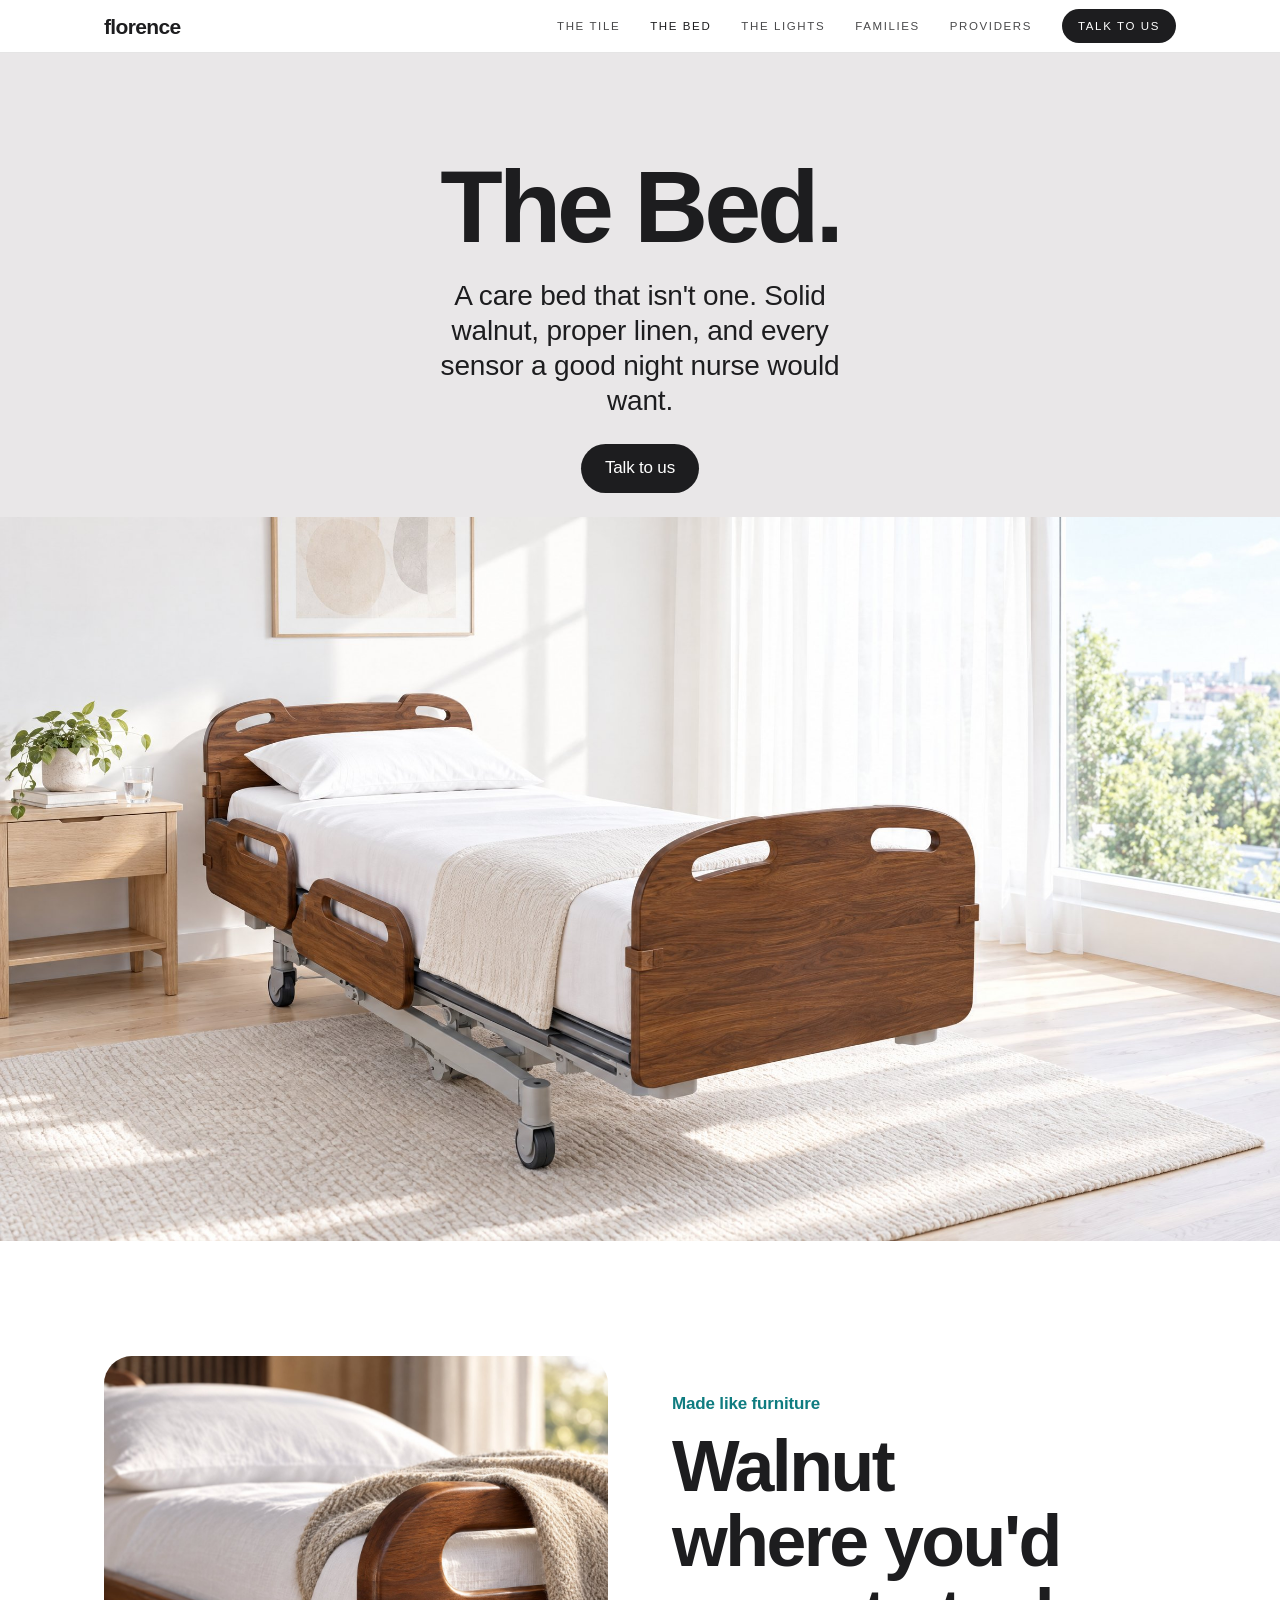
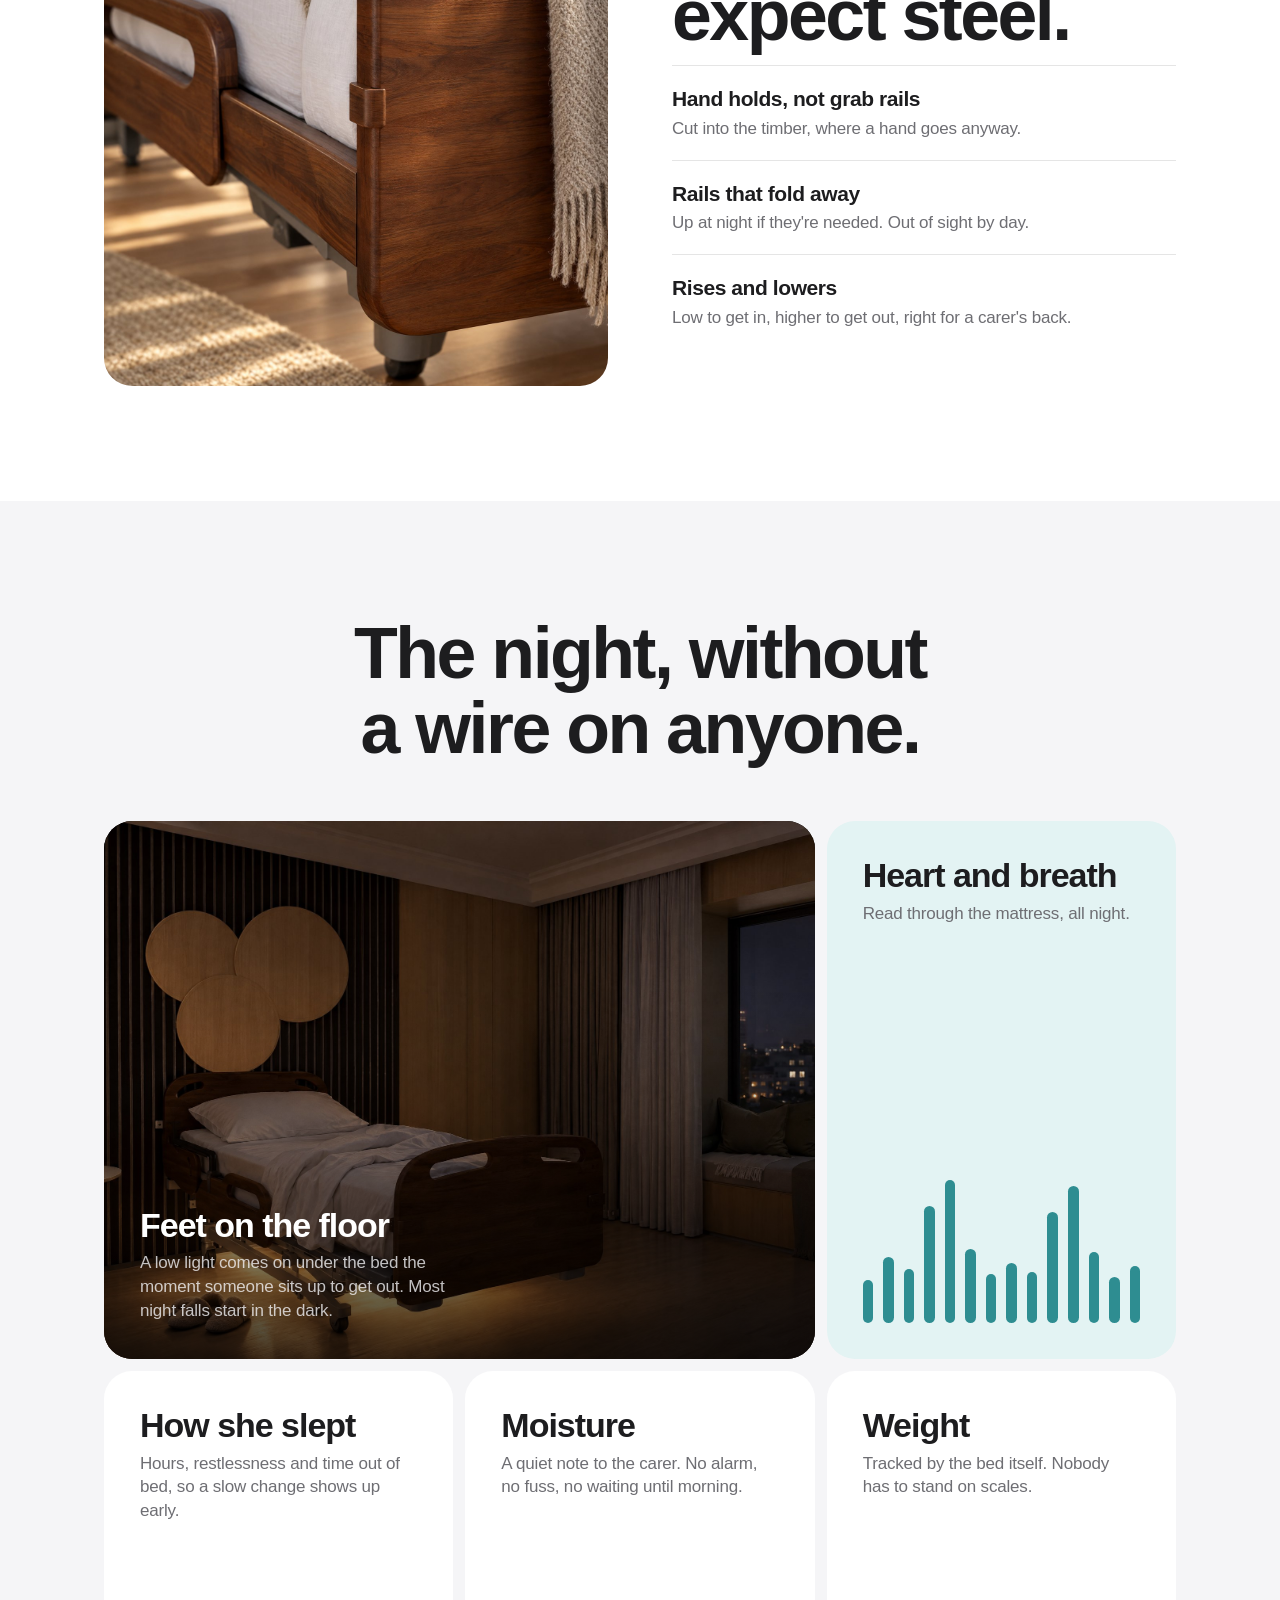
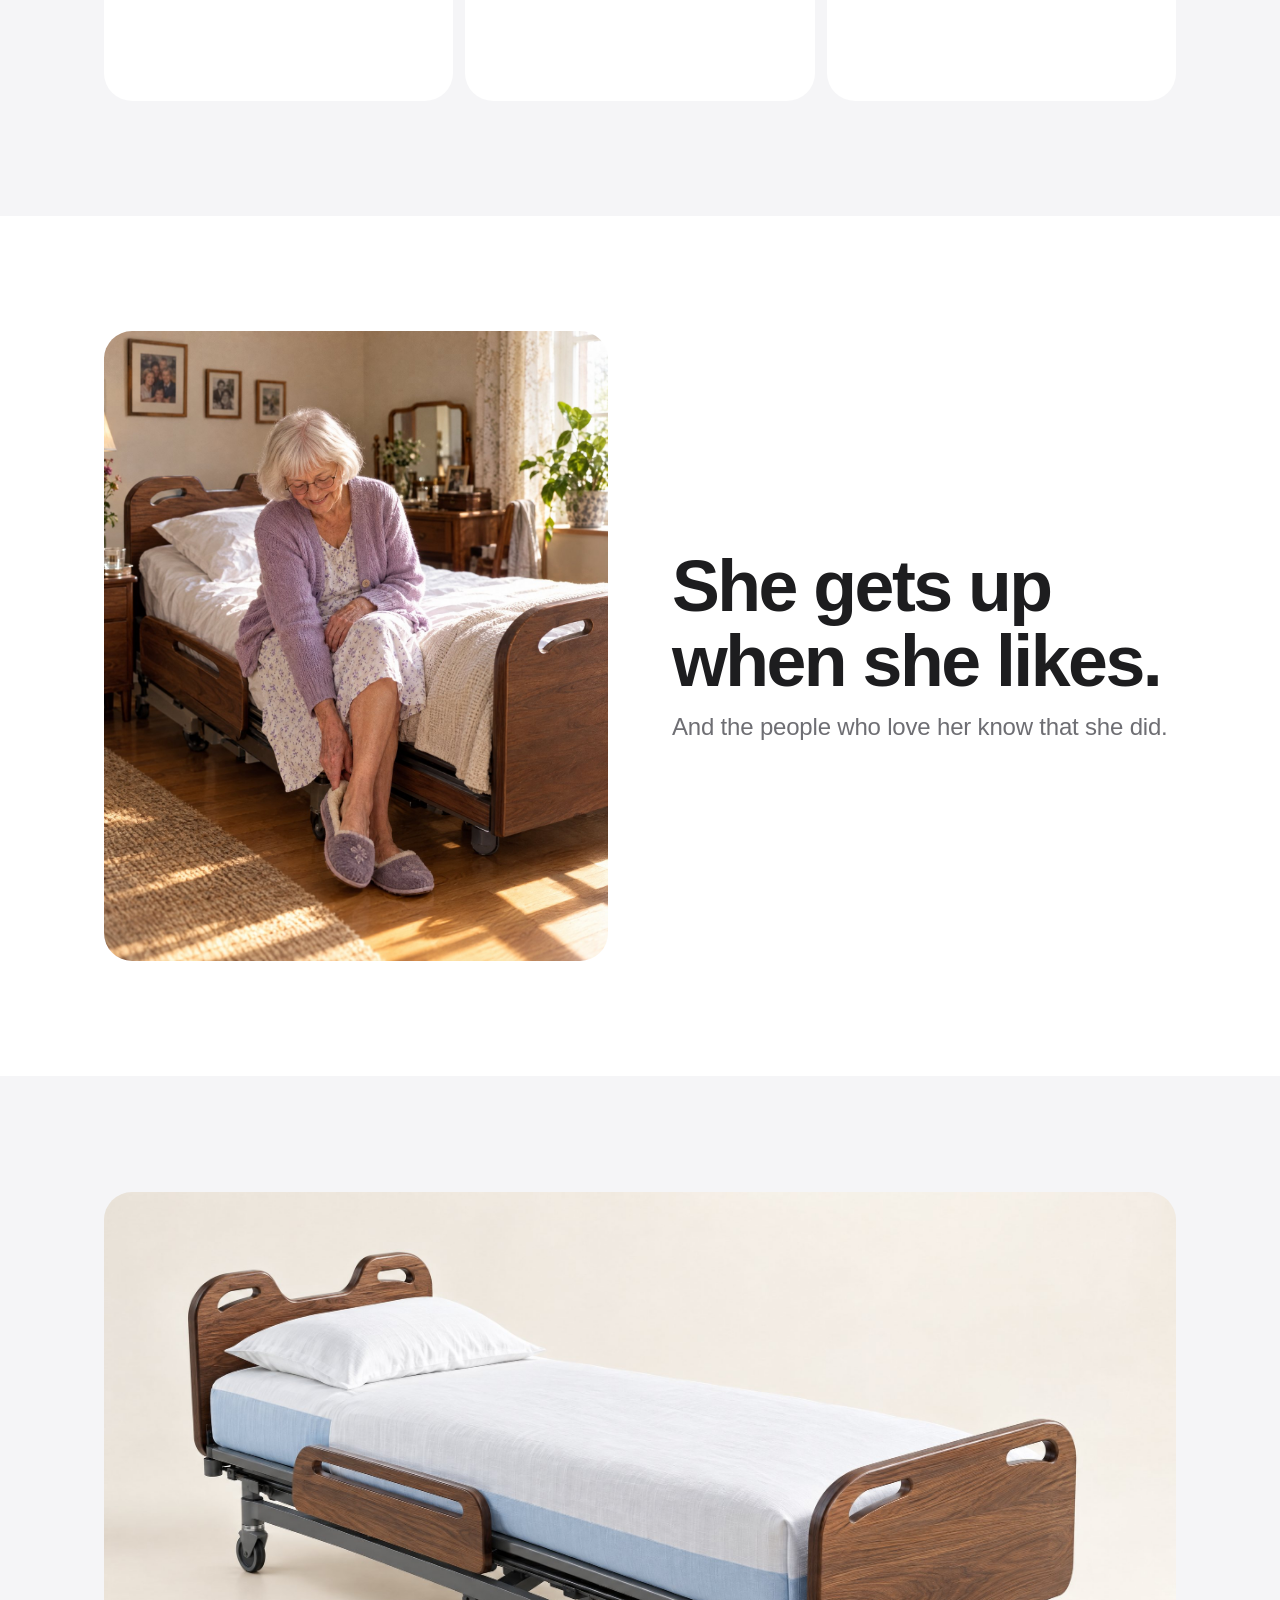
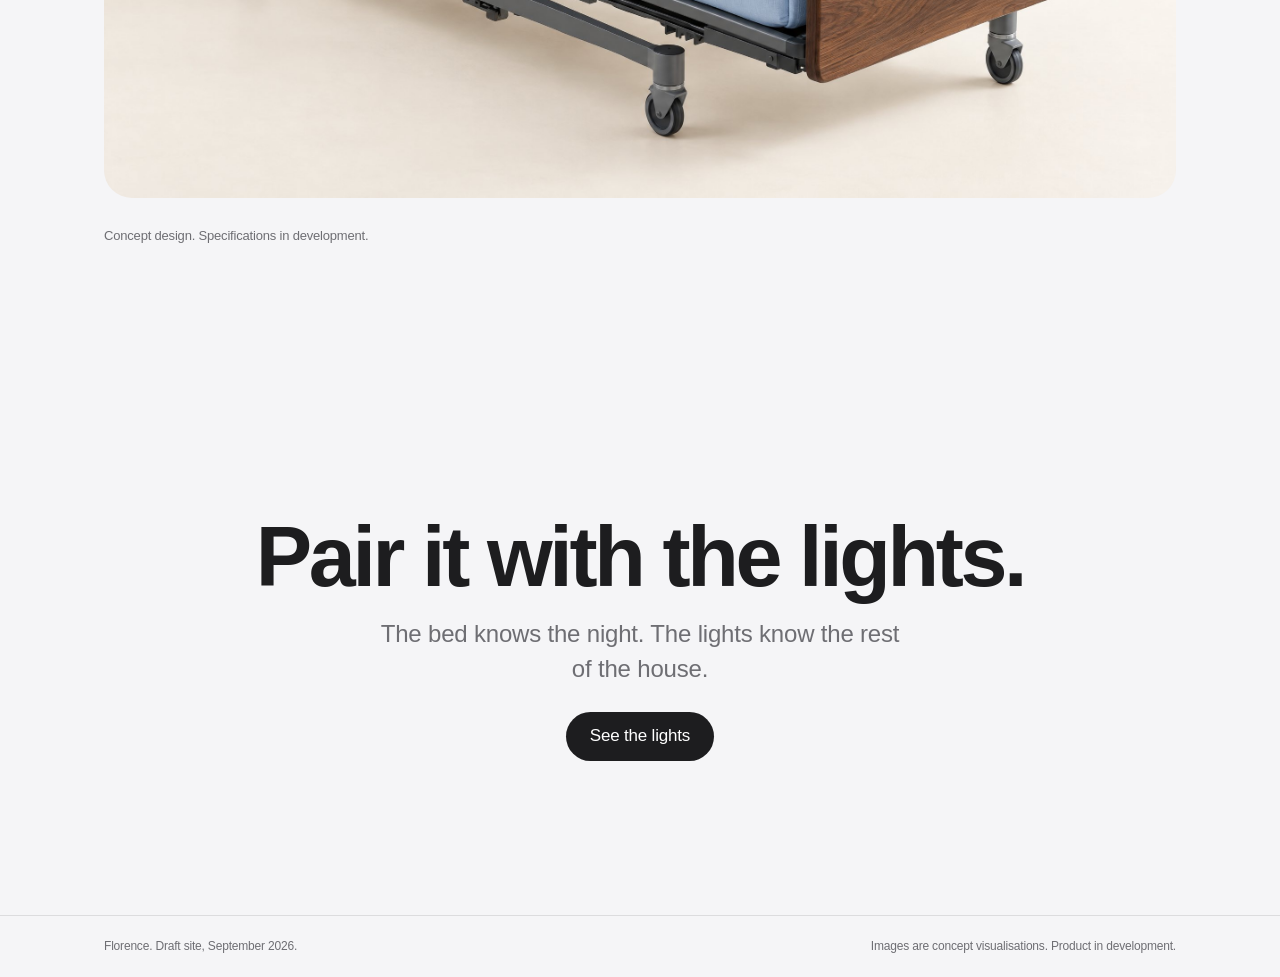
==== commit 3b2c7c6a: "One idea per page: home is a framed image and three doors, the rest moves out Jesse pointed at wonde" ====
--- a/bed.html
+++ b/bed.html
@@ -5,94 +5,38 @@
 <meta name="viewport" content="width=device-width,initial-scale=1,viewport-fit=cover">
 <meta name="robots" content="noindex,nofollow">
 <title>The Bed · Florence</title>
-<meta name="description" content="The Florence bed looks like furniture and notices like a nurse: sleep, heart rate, moisture and nights out of bed, with nothing to wear.">
+<meta name="description" content="A care bed that looks like furniture, with sensing in the frame and the mattress.">
 <link rel="stylesheet" href="site.css">
 <script>document.documentElement.classList.add('js')</script>
 </head>
 <body>
-<header class="nav">
-  <div class="wrap">
-    <a class="word" href="./">florence</a>
-    <nav aria-label="Main">
-      <a href="lights.html">The Lights</a>
-      <a href="bed.html" aria-current="page">The Bed</a>
-      <a href="./#tile">The Tile</a>
-      <a href="./#privacy">Privacy</a>
-      <a class="pill" href="./#talk">Talk to us</a>
-    </nav>
+<header class="nav"><div class="wrap"><a class="word" href="./">florence</a><nav aria-label="Main"><a href="tile.html">The Tile</a><a href="bed.html" aria-current="page">The Bed</a><a href="lights.html">The Lights</a><a href="families.html">Families</a><a href="providers.html">Providers</a><a class="pill" href="talk.html">Talk to us</a></nav></div></header>
+<main>
+<section class="top" style="background:#E9E7E8"><div class="wrap"><h1>The Bed.</h1><p class="lede">A care bed that isn't one. Solid walnut, proper linen, and every sensor a good night nurse would want.</p><div class="cta"><a class="btn ink" href="talk.html">Talk to us</a></div></div><img src="img/bed-bright.jpg" alt="The Florence bed with walnut head and foot boards and white linen in a bright bedroom" width="2400" height="1350" fetchpriority="high"></section>
+<section class="sec"><div class="wrap two">
+  <div class="pic port rise"><img src="img/bed-detail.jpg" alt="Close-up of the walnut foot board with its rounded corner and cut-out hand hold" loading="lazy"></div>
+  <div class="rise"><div class="head" style="margin-bottom:12px"><span class="eyebrow">Made like furniture</span><h2>Walnut where you'd expect steel.</h2></div>
+    <div class="list"><div><b>Hand holds, not grab rails</b><span>Cut into the timber, where a hand goes anyway.</span></div><div><b>Rails that fold away</b><span>Up at night if they're needed. Out of sight by day.</span></div><div><b>Rises and lowers</b><span>Low to get in, higher to get out, right for a carer's back.</span></div></div></div>
+</div></section>
+<section class="sec grey"><div class="wrap">
+  <div class="head center rise"><h2>The night, without a wire on anyone.</h2></div>
+  <div class="bento">
+    <article class="card photo c4 tallc rise"><img src="img/bed-night.jpg" alt="The bedroom at 2am with a soft warm glow under the bed lighting the floor and a pair of slippers" loading="lazy"><div class="txt"><h3>Feet on the floor</h3><p>A low light comes on under the bed the moment someone sits up to get out. Most night falls start in the dark.</p></div></article>
+    <article class="card tint c2 rise"><div class="txt"><h3>Heart and breath</h3><p>Read through the mattress, all night.</p><div class="pulse foot" aria-hidden="true"><i style="--h:30%"></i><i style="--h:46%"></i><i style="--h:38%"></i><i style="--h:82%"></i><i style="--h:100%"></i><i style="--h:52%"></i><i style="--h:34%"></i><i style="--h:42%"></i><i style="--h:36%"></i><i style="--h:78%"></i><i style="--h:96%"></i><i style="--h:50%"></i><i style="--h:32%"></i><i style="--h:40%"></i></div></div></article>
+    <article class="card c2 rise"><div class="txt"><h3>How she slept</h3><p>Hours, restlessness and time out of bed, so a slow change shows up early.</p></div></article>
+    <article class="card c2 rise"><div class="txt"><h3>Moisture</h3><p>A quiet note to the carer. No alarm, no fuss, no waiting until morning.</p></div></article>
+    <article class="card c2 rise"><div class="txt"><h3>Weight</h3><p>Tracked by the bed itself. Nobody has to stand on scales.</p></div></article>
   </div>
-</header>
-<main>
+</div></section>
+<section class="sec"><div class="wrap two flip">
+  <div class="rise"><div class="head" style="margin-bottom:0"><h2>She gets up when she likes.</h2><p>And the people who love her know that she did.</p></div></div>
+  <div class="pic port rise"><img src="img/bed-morning.jpg" alt="A woman in her eighties in a lilac cardigan sits on the edge of her walnut bed in the morning sun, putting on her slippers" loading="lazy"></div>
+</div></section>
+<section class="sec grey"><div class="wrap"><div class="full rise" style="background:#fff"><img src="img/bed-studio.jpg" alt="The Florence bed on a cream studio background" loading="lazy"></div><p class="fine">Concept design. Specifications in development.</p></div></section>
+<section class="close"><div class="wrap rise"><h2>Pair it with the lights.</h2><p>The bed knows the night. The lights know the rest of the house.</p><div class="cta"><a class="btn ink" href="lights.html">See the lights</a></div></div></section>
+</main>
+<footer><div class="wrap"><span>Florence. Draft site, September 2026.</span><span>Images are concept visualisations. Product in development.</span></div></footer>
 
-<section class="hero prodhero">
-  <img src="img/bed-bright.jpg" alt="The Florence bed with walnut head and foot boards, white linen and a wool throw, in a timber-lined bedroom with round timber wall discs and a window seat in late afternoon sun" width="2400" height="1350" fetchpriority="high">
-  <div class="wrap">
-    <span class="crumb">The Bed</span>
-    <h1>A care bed that <em>isn't one.</em></h1>
-    <p class="lede">Solid walnut, proper linen, and every sensor a good night nurse would want. None of it on show.</p>
-    <div class="cta"><a class="btn cream" href="./#talk">Talk to us</a></div>
-  </div>
-</section>
-
-<section class="story">
-  <div class="wrap rise"><p>Most care beds make a bedroom look like a ward. <em>This one makes it look like a bedroom.</em></p></div>
-</section>
-
-<section class="sec" style="padding-top:0">
-  <div class="wrap two">
-    <div class="pic port rise"><img src="img/bed-detail.jpg" alt="Close-up of the walnut foot board with its rounded corner and cut-out hand hold, white linen and a wool throw" loading="lazy" width="1400" height="1750"></div>
-    <div class="rise">
-      <div class="head" style="margin-bottom:12px"><span class="eyebrow">Made like furniture</span><h2>Walnut where you'd expect steel.</h2></div>
-      <div class="list">
-        <div><b>Hand holds, not grab rails</b><span>Cut into the timber, where a hand goes anyway.</span></div>
-        <div><b>Rails that fold away</b><span>Up at night if they're needed. Out of sight by day.</span></div>
-        <div><b>Rises and lowers</b><span>Low to get in, higher to get out, right for a carer's back.</span></div>
-      </div>
-    </div>
-  </div>
-</section>
-
-<section class="sec" style="padding-top:0">
-  <div class="wrap">
-    <div class="head rise"><span class="eyebrow">What the bed notices</span><h2>The night, without a wire on anyone.</h2></div>
-    <div class="bento">
-      <article class="card photo c4 tallc rise">
-        <img src="img/bed-night.jpg" alt="The bedroom at 2am: covers turned back and a soft warm glow under the bed lighting the floor and a pair of slippers" loading="lazy" width="2400" height="1350">
-        <div class="txt"><h3>Feet on the floor</h3><p>A low light comes on under the bed the moment someone sits up to get out. Most night falls start in the dark.</p></div>
-      </article>
-      <article class="card tint c2 rise"><div class="txt"><h3>Heart and breath</h3><p>Read through the mattress, all night.</p>
-        <div class="pulse foot" aria-hidden="true"><i style="--h:30%"></i><i style="--h:46%"></i><i style="--h:82%"></i><i style="--h:100%"></i><i style="--h:52%"></i><i style="--h:34%"></i><i style="--h:42%"></i><i style="--h:78%"></i><i style="--h:96%"></i><i style="--h:50%"></i></div></div></article>
-      <article class="card c2 rise"><div class="txt"><h3>How she slept</h3><p>Hours, restlessness and time out of bed, so a slow change shows up early.</p></div></article>
-      <article class="card c2 rise"><div class="txt"><h3>Moisture</h3><p>A quiet note to the carer. No alarm, no fuss, no waiting until morning.</p></div></article>
-      <article class="card c2 rise"><div class="txt"><h3>Weight</h3><p>Tracked by the bed itself. Nobody has to stand on scales.</p></div></article>
-    </div>
-  </div>
-</section>
-
-<section class="sec priv">
-  <div class="wrap two flip">
-    <div class="rise"><div class="head" style="margin-bottom:0"><span class="eyebrow">Morning</span><h2>She gets up when she likes.</h2><p>And the people who love her know that she did.</p></div></div>
-    <div class="pic port rise"><img src="img/bed-morning.jpg" alt="A woman in her eighties in a lilac cardigan sits on the edge of her walnut bed in the morning sun, putting on her slippers and smiling" loading="lazy" width="1400" height="1750"></div>
-  </div>
-</section>
-
-<section class="sec">
-  <div class="wrap">
-    <div class="head rise"><span class="eyebrow">The bed itself</span><h2>One bed. Home or care home.</h2></div>
-    <div class="full rise"><img src="img/bed-studio.jpg" alt="The Florence bed on a cream studio background: walnut head and foot boards with cut-out hand holds, a fold-down side rail, white linen and a slim adjustable base on castors" loading="lazy" width="2400" height="1350"></div>
-    <p class="fine">Concept design. Specifications in development.</p>
-  </div>
-</section>
-
-<section class="close" id="talk">
-  <img src="img/ceilinglight.jpg" alt="A calm bedroom at dusk under a warm round ceiling light" loading="lazy">
-  <div class="wrap rise"><h2>Pair it with <em>the lights.</em></h2><p>The bed knows the night. The lights know the rest of the house.</p><div class="cta"><a class="btn cream" href="lights.html">See the lights</a></div></div>
-</section>
-
-</main>
-<footer>
-  <div class="wrap"><span>Florence. Draft site, September 2026.</span><span>Images are concept visualisations. Product in development.</span></div>
-</footer>
 <script src="site.js"></script>
 </body>
 </html>
--- a/site.css
+++ b/site.css
@@ -21,10 +21,10 @@
 .nav{position:sticky;top:0;z-index:20;background:rgba(255,255,255,.8);-webkit-backdrop-filter:saturate(180%) blur(20px);backdrop-filter:saturate(180%) blur(20px);border-bottom:1px solid var(--hair)}
 .nav .wrap{display:flex;align-items:center;justify-content:space-between;gap:16px;min-height:52px}
 .word{font-size:21px;font-weight:600;letter-spacing:-.03em;text-decoration:none;line-height:1}
-.nav nav{display:flex;align-items:center;gap:clamp(14px,2.4vw,30px);font-size:13px}
+.nav nav{display:flex;align-items:center;gap:clamp(14px,2.4vw,30px);font-size:11.5px;letter-spacing:.14em;text-transform:uppercase;font-weight:500}
 .nav nav a{text-decoration:none;color:var(--ink);opacity:.8}
 .nav nav a:hover,.nav nav a[aria-current]{opacity:1}
-.nav nav a.pill{opacity:1;color:#fff;background:var(--ink);padding:6px 14px;border-radius:999px}
+.nav nav a.pill{opacity:1;color:#fff;background:var(--ink);padding:9px 16px;border-radius:999px}
 @media (max-width:760px){.nav nav a:not(.pill){display:none}}
 
 .btn{display:inline-flex;align-items:center;padding:12px 24px;border-radius:999px;font-size:17px;text-decoration:none;transition:background .2s,border-color .2s}
@@ -162,3 +162,14 @@
 .js .rise{opacity:0;transform:translateY(24px);transition:opacity .9s cubic-bezier(.2,.7,.2,1),transform .9s cubic-bezier(.2,.7,.2,1)}
 .js .rise.in{opacity:1;transform:none}
 @media (prefers-reduced-motion:reduce){.js .rise{opacity:1;transform:none;transition:none}html{scroll-behavior:auto}}
+
+/* home: one framed image, like a gallery wall */
+.frame{padding:0 clamp(12px,2.2vw,44px)}
+.frame img{width:100%;height:calc(100vh - 52px - 76px);min-height:420px;object-fit:cover;object-position:50% 40%}
+.bar{position:fixed;left:0;right:0;bottom:0;z-index:30;background:var(--ink);color:#fff;padding-bottom:env(safe-area-inset-bottom,0px)}
+.bar .wrap{display:flex;align-items:center;justify-content:center;gap:16px clamp(24px,6vw,96px);min-height:76px;flex-wrap:wrap;padding-block:12px}
+.bar b{display:block;font-size:19px;font-weight:600;letter-spacing:-.02em}
+.bar span{font-size:14px;color:var(--on-dark-2)}
+.bar .btn.ink{background:#fff;color:var(--ink);padding:10px 22px;font-size:13px;letter-spacing:.12em;text-transform:uppercase;font-weight:600}
+.has-bar footer{padding-bottom:calc(22px + 84px)}
+@media (max-width:640px){.bar span{display:none}.frame img{height:62vh}}
